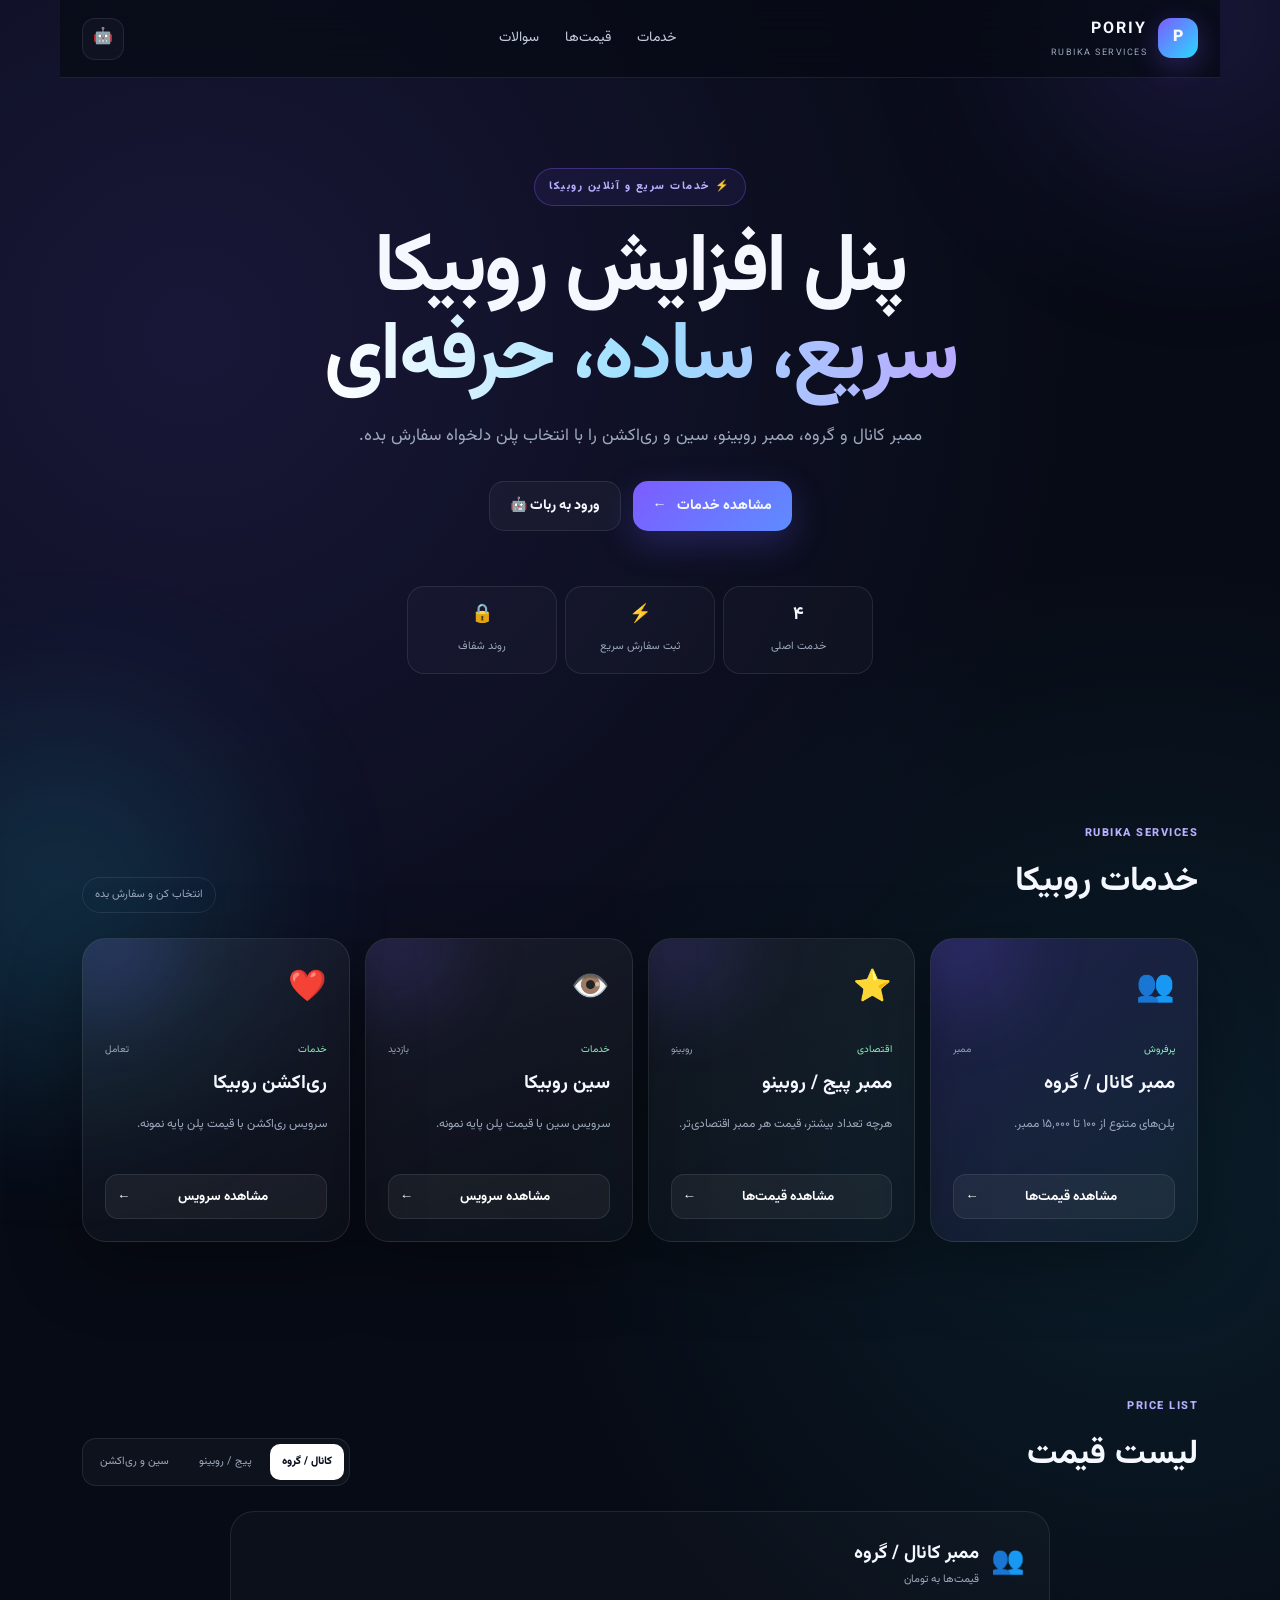
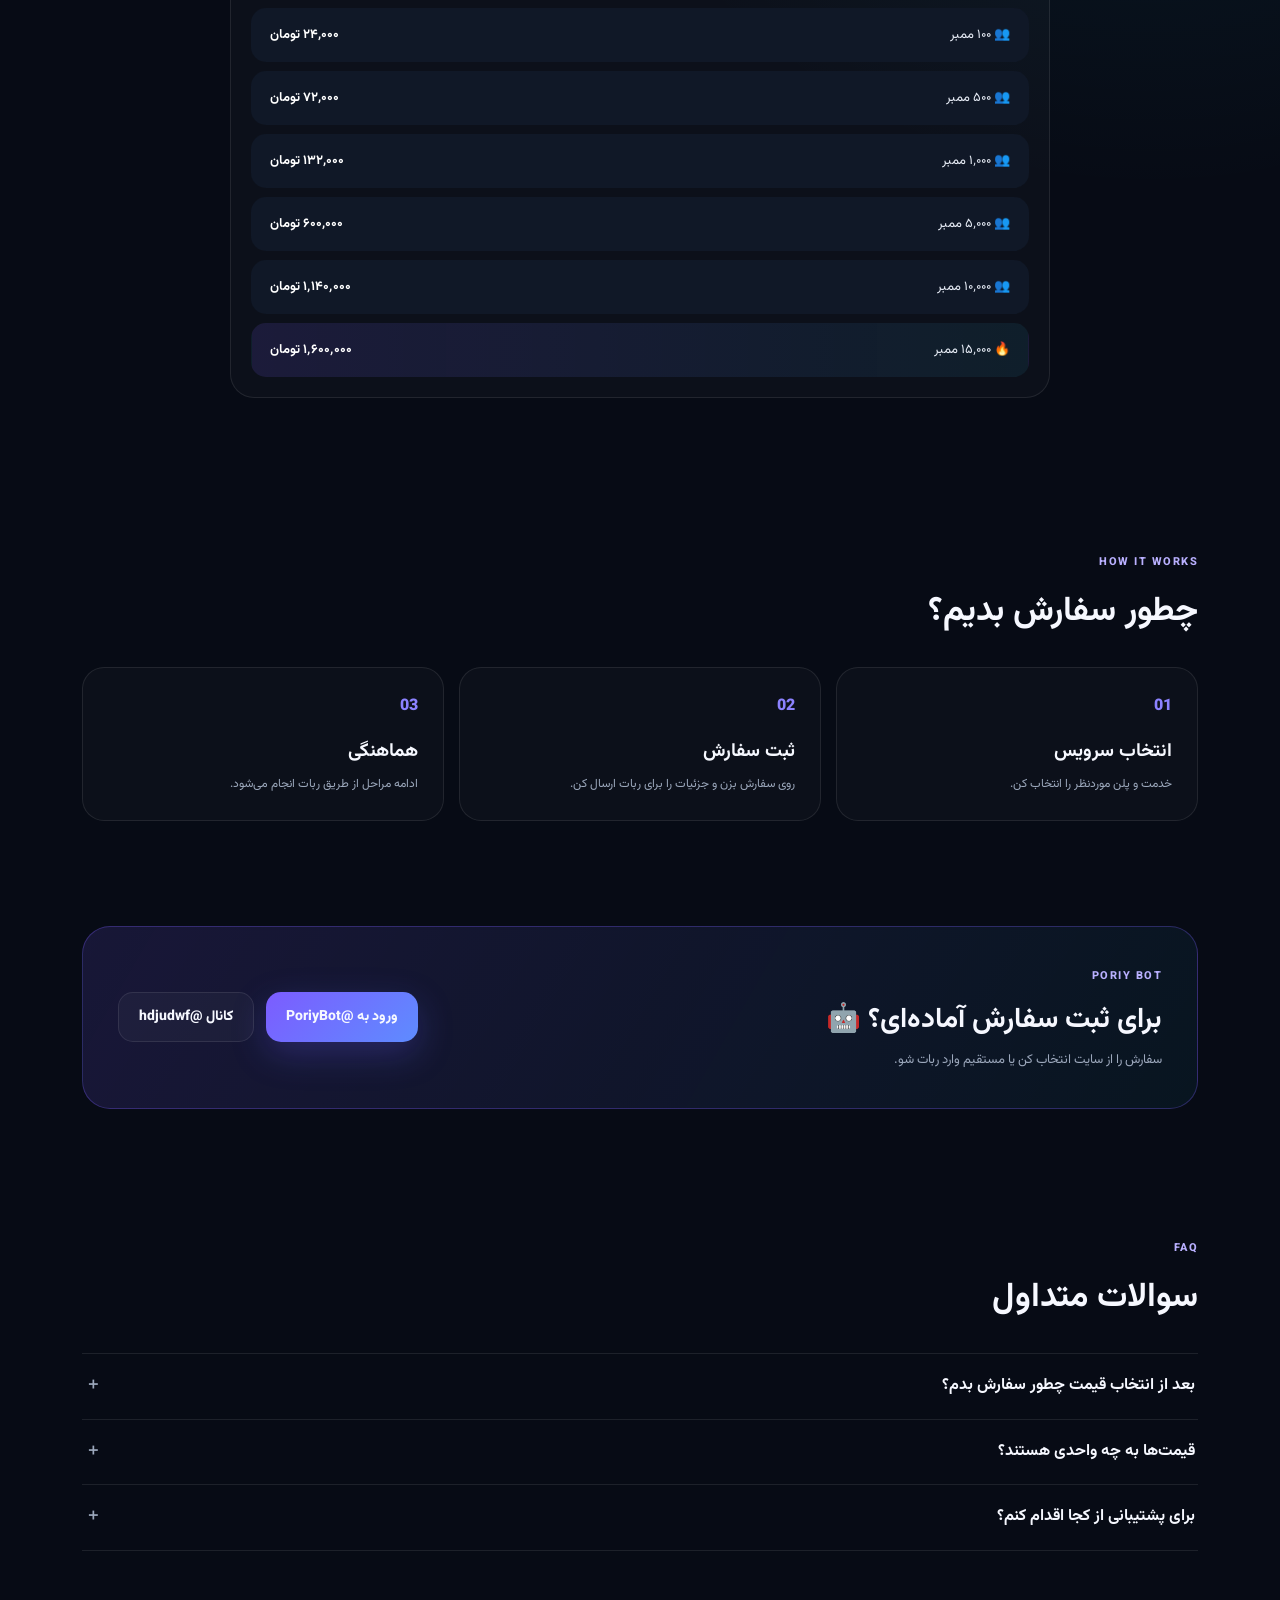
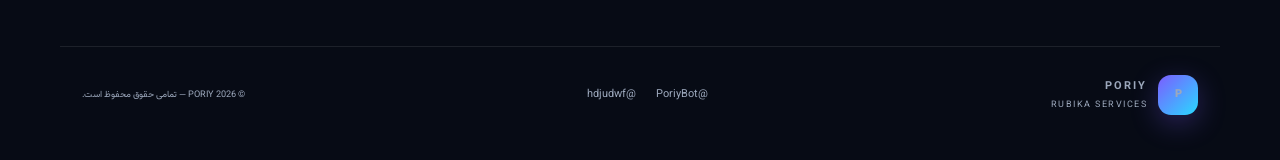
==== index.html @ a3187c41 "Add files via upload" ====
<!doctype html>
<html lang="fa" dir="rtl">
<head>
  <meta charset="utf-8">
  <meta name="viewport" content="width=device-width,initial-scale=1,viewport-fit=cover">
  <meta name="theme-color" content="#0b1020">
  <title>پنل افزایش روبیکا | Poriy</title>
  <meta name="description" content="فروش خدمات روبیکا؛ ممبر کانال و گروه، ممبر روبینو، سین و ری‌اکشن.">
  <link rel="stylesheet" href="styles.css">
</head>
<body>
  <div class="bg-orb orb-a"></div>
  <div class="bg-orb orb-b"></div>

  <header class="topbar">
    <a class="brand" href="#home" aria-label="خانه">
      <span class="brand-mark">P</span>
      <span>
        <b>PORIY</b>
        <small>RUBIKA SERVICES</small>
      </span>
    </a>
    <nav>
      <a href="#services">خدمات</a>
      <a href="#pricing">قیمت‌ها</a>
      <a href="#faq">سوالات</a>
    </nav>
    <a class="icon-btn" href="https://rubika.ir/PoriyBot" target="_blank" rel="noopener">🤖</a>
  </header>

  <main id="home">
    <section class="hero">
      <div class="hero-badge">⚡ خدمات سریع و آنلاین روبیکا</div>
      <h1>پنل افزایش روبیکا<br><span>سریع، ساده، حرفه‌ای</span></h1>
      <p>ممبر کانال و گروه، ممبر روبینو، سین و ری‌اکشن را با انتخاب پلن دلخواه سفارش بده.</p>
      <div class="hero-actions">
        <a class="btn primary" href="#services">مشاهده خدمات <span>←</span></a>
        <a class="btn ghost" href="https://rubika.ir/PoriyBot" target="_blank" rel="noopener">ورود به ربات 🤖</a>
      </div>
      <div class="trust-row">
        <div><b>۴</b><span>خدمت اصلی</span></div>
        <div><b>⚡</b><span>ثبت سفارش سریع</span></div>
        <div><b>🔒</b><span>روند شفاف</span></div>
      </div>
    </section>

    <section class="section" id="services">
      <div class="section-head">
        <div>
          <span class="eyebrow">RUBIKA SERVICES</span>
          <h2>خدمات روبیکا</h2>
        </div>
        <span class="section-chip">انتخاب کن و سفارش بده</span>
      </div>

      <div class="service-grid">
        <article class="service-card featured" data-target="members">
          <div class="card-icon">👥</div>
          <div class="card-top"><span>پرفروش</span><span>ممبر</span></div>
          <h3>ممبر کانال / گروه</h3>
          <p>پلن‌های متنوع از ۱۰۰ تا ۱۵٬۰۰۰ ممبر.</p>
          <button class="card-btn" onclick="openService('members')">مشاهده قیمت‌ها <b>←</b></button>
        </article>

        <article class="service-card" data-target="rubino">
          <div class="card-icon">⭐</div>
          <div class="card-top"><span>اقتصادی</span><span>روبینو</span></div>
          <h3>ممبر پیج / روبینو</h3>
          <p>هرچه تعداد بیشتر، قیمت هر ممبر اقتصادی‌تر.</p>
          <button class="card-btn" onclick="openService('rubino')">مشاهده قیمت‌ها <b>←</b></button>
        </article>

        <article class="service-card" data-target="views">
          <div class="card-icon">👁️</div>
          <div class="card-top"><span>خدمات</span><span>بازدید</span></div>
          <h3>سین روبیکا</h3>
          <p>سرویس سین با قیمت پلن پایه نمونه.</p>
          <button class="card-btn" onclick="openService('views')">مشاهده سرویس <b>←</b></button>
        </article>

        <article class="service-card" data-target="reactions">
          <div class="card-icon">❤️</div>
          <div class="card-top"><span>خدمات</span><span>تعامل</span></div>
          <h3>ری‌اکشن روبیکا</h3>
          <p>سرویس ری‌اکشن با قیمت پلن پایه نمونه.</p>
          <button class="card-btn" onclick="openService('reactions')">مشاهده سرویس <b>←</b></button>
        </article>
      </div>
    </section>

    <section class="section pricing-section" id="pricing">
      <div class="section-head">
        <div>
          <span class="eyebrow">PRICE LIST</span>
          <h2>لیست قیمت</h2>
        </div>
        <div class="tabs" role="tablist">
          <button class="tab active" data-tab="members">کانال / گروه</button>
          <button class="tab" data-tab="rubino">پیج / روبینو</button>
          <button class="tab" data-tab="other">سین و ری‌اکشن</button>
        </div>
      </div>

      <div class="price-panels">
        <div class="price-panel active" id="panel-members">
          <div class="panel-title"><span>👥</span><div><h3>ممبر کانال / گروه</h3><p>قیمت‌ها به تومان</p></div></div>
          <div class="price-list">
            <button class="price-row" onclick="order('ممبر کانال/گروه', '100', '24,000')"><span>👥 ۱۰۰ ممبر</span><b>۲۴,۰۰۰ تومان</b></button>
            <button class="price-row" onclick="order('ممبر کانال/گروه', '500', '72,000')"><span>👥 ۵۰۰ ممبر</span><b>۷۲,۰۰۰ تومان</b></button>
            <button class="price-row" onclick="order('ممبر کانال/گروه', '1,000', '132,000')"><span>👥 ۱٬۰۰۰ ممبر</span><b>۱۳۲,۰۰۰ تومان</b></button>
            <button class="price-row" onclick="order('ممبر کانال/گروه', '5,000', '600,000')"><span>👥 ۵٬۰۰۰ ممبر</span><b>۶۰۰,۰۰۰ تومان</b></button>
            <button class="price-row" onclick="order('ممبر کانال/گروه', '10,000', '1,140,000')"><span>👥 ۱۰٬۰۰۰ ممبر</span><b>۱٬۱۴۰٬۰۰۰ تومان</b></button>
            <button class="price-row hot" onclick="order('ممبر کانال/گروه', '15,000', '1,600,000')"><span>🔥 ۱۵٬۰۰۰ ممبر</span><b>۱٬۶۰۰٬۰۰۰ تومان</b></button>
          </div>
        </div>

        <div class="price-panel" id="panel-rubino">
          <div class="panel-title"><span>⭐</span><div><h3>ممبر پیج / روبینو</h3><p>تعداد بیشتر = قیمت اقتصادی‌تر</p></div></div>
          <div class="price-list">
            <button class="price-row" onclick="order('ممبر پیج/روبینو', '1,000', '18,000')"><span>⭐ ۱٬۰۰۰ ممبر</span><b>۱۸,۰۰۰ تومان</b></button>
            <button class="price-row" onclick="order('ممبر پیج/روبینو', '10,000', '120,000')"><span>⭐ ۱۰٬۰۰۰ ممبر</span><b>۱۲۰,۰۰۰ تومان</b></button>
            <button class="price-row" onclick="order('ممبر پیج/روبینو', '50,000', '540,000')"><span>⭐ ۵۰٬۰۰۰ ممبر</span><b>۵۴۰,۰۰۰ تومان</b></button>
            <button class="price-row" onclick="order('ممبر پیج/روبینو', '100,000', '960,000')"><span>⭐ ۱۰۰٬۰۰۰ ممبر</span><b>۹۶۰٬۰۰۰ تومان</b></button>
            <button class="price-row hot" onclick="order('ممبر پیج/روبینو', '150,000', '1,200,000')"><span>🔥 ۱۵۰٬۰۰۰ ممبر</span><b>۱٬۲۰۰٬۰۰۰ تومان</b></button>
          </div>
        </div>

        <div class="price-panel" id="panel-other">
          <div class="panel-title"><span>⚡</span><div><h3>سین و ری‌اکشن</h3><p>قیمت‌های پایه بر اساس نمونه مرجع</p></div></div>
          <div class="mini-service" onclick="order('سین روبیکا', 'پلن پایه', '52,500')">
            <span class="mini-icon">👁️</span><div><b>سین روبیکا</b><small>ثبت سفارش و هماهنگی</small></div><strong>۵۲٬۵۰۰ تومان</strong>
          </div>
          <div class="mini-service" onclick="order('ری‌اکشن روبیکا', 'پلن پایه', '105,000')">
            <span class="mini-icon">❤️</span><div><b>ری‌اکشن روبیکا</b><small>ثبت سفارش و هماهنگی</small></div><strong>۱۰۵٬۰۰۰ تومان</strong>
          </div>
        </div>
      </div>
    </section>

    <section class="steps section">
      <div class="section-head">
        <div><span class="eyebrow">HOW IT WORKS</span><h2>چطور سفارش بدیم؟</h2></div>
      </div>
      <div class="step-grid">
        <div class="step"><span>01</span><h3>انتخاب سرویس</h3><p>خدمت و پلن موردنظر را انتخاب کن.</p></div>
        <div class="step"><span>02</span><h3>ثبت سفارش</h3><p>روی سفارش بزن و جزئیات را برای ربات ارسال کن.</p></div>
        <div class="step"><span>03</span><h3>هماهنگی</h3><p>ادامه مراحل از طریق ربات انجام می‌شود.</p></div>
      </div>
    </section>

    <section class="cta">
      <div>
        <span class="eyebrow">PORIY BOT</span>
        <h2>برای ثبت سفارش آماده‌ای؟ 🤖</h2>
        <p>سفارش را از سایت انتخاب کن یا مستقیم وارد ربات شو.</p>
      </div>
      <div class="cta-actions">
        <a class="btn primary" href="https://rubika.ir/PoriyBot" target="_blank" rel="noopener">ورود به @PoriyBot</a>
        <a class="btn ghost" href="https://rubika.ir/hdjudwf" target="_blank" rel="noopener">کانال @hdjudwf</a>
      </div>
    </section>

    <section class="section faq" id="faq">
      <div class="section-head"><div><span class="eyebrow">FAQ</span><h2>سوالات متداول</h2></div></div>
      <details><summary>بعد از انتخاب قیمت چطور سفارش بدم؟ <span>＋</span></summary><p>روی پلن موردنظر بزن. سایت اطلاعات سفارش را آماده می‌کند و با دکمه ثبت سفارش وارد ربات می‌شوی.</p></details>
      <details><summary>قیمت‌ها به چه واحدی هستند؟ <span>＋</span></summary><p>تمام قیمت‌های نمایش‌داده‌شده در این نسخه به تومان هستند.</p></details>
      <details><summary>برای پشتیبانی از کجا اقدام کنم؟ <span>＋</span></summary><p>از طریق ربات <b>@PoriyBot</b> با مجموعه در ارتباط باش.</p></details>
    </section>
  </main>

  <footer>
    <div class="footer-brand"><span class="brand-mark">P</span><div><b>PORIY</b><small>RUBIKA SERVICES</small></div></div>
    <div class="footer-links">
      <a href="https://rubika.ir/PoriyBot" target="_blank" rel="noopener">@PoriyBot</a>
      <a href="https://rubika.ir/hdjudwf" target="_blank" rel="noopener">@hdjudwf</a>
    </div>
    <small>© <span id="year"></span> PORIY — تمامی حقوق محفوظ است.</small>
  </footer>

  <div class="modal" id="orderModal" aria-hidden="true">
    <div class="modal-backdrop" onclick="closeModal()"></div>
    <div class="modal-box">
      <button class="close" onclick="closeModal()">×</button>
      <span class="modal-icon">🛒</span>
      <span class="eyebrow">NEW ORDER</span>
      <h2 id="modalTitle">ثبت سفارش</h2>
      <p id="modalInfo"></p>
      <div class="order-summary">
        <div><span>خدمت</span><b id="orderService"></b></div>
        <div><span>پلن</span><b id="orderPlan"></b></div>
        <div><span>مبلغ</span><b id="orderPrice"></b></div>
      </div>
      <label>لینک / آیدی مقصد (اختیاری)
        <input id="targetInput" placeholder="@username یا لینک کانال/پیج">
      </label>
      <button class="btn primary full" onclick="sendToBot()">ادامه در ربات 🤖</button>
      <p class="modal-note">ثبت نهایی سفارش و هماهنگی از طریق ربات انجام می‌شود.</p>
    </div>
  </div>

  <script src="script.js"></script>
</body>
</html>
---- styles.css ----
@import url('https://fonts.googleapis.com/css2?family=Vazirmatn:wght@400;500;600;700;800;900&display=swap');
:root{
  --bg:#070b15;--card:#0e1525;--card2:#121b2e;--line:rgba(255,255,255,.09);
  --text:#f6f8ff;--muted:#9ca8bc;--primary:#7c5cff;--cyan:#29d9ff;--green:#52e59a;
  --shadow:0 22px 70px rgba(0,0,0,.35);--radius:24px;
}
*{box-sizing:border-box}html{scroll-behavior:smooth}body{margin:0;background:
radial-gradient(circle at 15% 10%,rgba(124,92,255,.15),transparent 28%),
radial-gradient(circle at 90% 35%,rgba(41,217,255,.09),transparent 25%),var(--bg);
color:var(--text);font-family:Vazirmatn,Tahoma,sans-serif;line-height:1.8;overflow-x:hidden}
a{text-decoration:none;color:inherit}.bg-orb{position:fixed;width:360px;height:360px;border-radius:50%;filter:blur(90px);opacity:.14;pointer-events:none;z-index:-1}.orb-a{background:#7c5cff;top:-160px;right:-100px}.orb-b{background:#29d9ff;bottom:-180px;left:-120px}
.topbar{height:78px;display:flex;align-items:center;justify-content:space-between;max-width:1160px;margin:auto;padding:0 22px;position:sticky;top:0;z-index:20;background:rgba(7,11,21,.78);backdrop-filter:blur(18px);border-bottom:1px solid var(--line)}
.brand,.footer-brand{display:flex;align-items:center;gap:11px}.brand-mark{display:grid;place-items:center;width:40px;height:40px;border-radius:13px;background:linear-gradient(135deg,var(--primary),var(--cyan));font-weight:900;box-shadow:0 8px 28px rgba(124,92,255,.3)}.brand b,.footer-brand b{display:block;letter-spacing:2px}.brand small,.footer-brand small{display:block;font-size:9px;color:var(--muted);letter-spacing:1.5px}
nav{display:flex;gap:26px;color:#c6cede;font-size:14px}nav a:hover{color:#fff}.icon-btn{width:42px;height:42px;border:1px solid var(--line);border-radius:13px;display:grid;place-items:center;background:rgba(255,255,255,.03)}
main{max-width:1160px;margin:auto;padding:0 22px}.hero{min-height:650px;display:flex;flex-direction:column;justify-content:center;align-items:center;text-align:center;padding:90px 10px 70px}.hero-badge,.eyebrow{color:#b9b0ff;font-size:11px;font-weight:800;letter-spacing:1.5px}.hero-badge{padding:8px 14px;border:1px solid rgba(124,92,255,.35);background:rgba(124,92,255,.08);border-radius:999px}
.hero h1{font-size:clamp(43px,7vw,82px);line-height:1.08;margin:20px 0 18px;letter-spacing:-2.5px}.hero h1 span{background:linear-gradient(90deg,#fff,#9ddfff,#b8a8ff);background-clip:text;-webkit-background-clip:text;color:transparent}.hero p{max-width:650px;color:var(--muted);font-size:17px;margin:0 auto 30px}.hero-actions,.cta-actions{display:flex;gap:12px;flex-wrap:wrap;justify-content:center}.btn{min-height:50px;padding:11px 20px;border-radius:15px;border:1px solid var(--line);font-weight:800;font-size:14px;display:inline-flex;align-items:center;justify-content:center;gap:10px;cursor:pointer;transition:.25s}.btn:hover{transform:translateY(-2px)}.btn.primary{background:linear-gradient(135deg,var(--primary),#5e8cff);border:0;box-shadow:0 12px 35px rgba(105,92,255,.25)}.btn.ghost{background:rgba(255,255,255,.035)}.full{width:100%}
.trust-row{display:flex;gap:8px;margin-top:55px}.trust-row div{min-width:150px;padding:12px 20px;border:1px solid var(--line);border-radius:17px;background:rgba(255,255,255,.025)}.trust-row b{display:block;font-size:18px}.trust-row span{font-size:11px;color:var(--muted)}
.section{padding:75px 0}.section-head{display:flex;align-items:end;justify-content:space-between;gap:20px;margin-bottom:25px}.section-head h2{margin:4px 0 0;font-size:34px}.section-chip{font-size:11px;color:var(--muted);border:1px solid var(--line);padding:7px 12px;border-radius:999px}
.service-grid{display:grid;grid-template-columns:repeat(4,1fr);gap:15px}.service-card{position:relative;min-height:275px;padding:22px;border:1px solid var(--line);border-radius:var(--radius);background:linear-gradient(160deg,rgba(255,255,255,.055),rgba(255,255,255,.018));box-shadow:var(--shadow);overflow:hidden;transition:.3s}.service-card:hover{transform:translateY(-5px);border-color:rgba(124,92,255,.45)}.service-card:after{content:"";position:absolute;width:120px;height:120px;border-radius:50%;background:rgba(124,92,255,.15);filter:blur(35px);top:-50px;left:-30px}.service-card.featured{background:linear-gradient(145deg,rgba(124,92,255,.2),rgba(255,255,255,.025))}
.card-icon{font-size:31px;margin-bottom:25px}.card-top{display:flex;justify-content:space-between;font-size:10px;color:var(--muted)}.card-top span:first-child{color:#8ef0bd}.service-card h3{font-size:19px;margin:8px 0}.service-card p{font-size:12px;color:var(--muted);min-height:48px}.card-btn{width:100%;background:rgba(255,255,255,.05);color:#fff;border:1px solid var(--line);border-radius:13px;padding:11px;font-family:inherit;font-weight:700;cursor:pointer}.card-btn b{float:left}
.tabs{display:flex;gap:6px;background:rgba(255,255,255,.03);border:1px solid var(--line);padding:5px;border-radius:14px}.tab{font:inherit;color:var(--muted);background:transparent;border:0;padding:8px 12px;border-radius:10px;cursor:pointer;font-size:11px}.tab.active{background:#fff;color:#0b1020;font-weight:800}
.price-panel{display:none;max-width:820px;margin:auto;border:1px solid var(--line);border-radius:var(--radius);background:rgba(255,255,255,.025);padding:20px}.price-panel.active{display:block;animation:fade .3s ease}@keyframes fade{from{opacity:0;transform:translateY(5px)}to{opacity:1;transform:none}}.panel-title{display:flex;align-items:center;gap:12px;padding:5px 4px 18px}.panel-title>span{font-size:27px}.panel-title h3{margin:0}.panel-title p{margin:0;color:var(--muted);font-size:11px}.price-list{display:grid;gap:9px}.price-row{display:flex;justify-content:space-between;align-items:center;width:100%;padding:16px 18px;border-radius:15px;border:1px solid transparent;background:#101827;color:#e9eef8;font-family:inherit;font-size:13px;cursor:pointer;transition:.2s}.price-row:hover{border-color:rgba(124,92,255,.5);background:#141e32}.price-row b{color:#fff}.price-row.hot{background:linear-gradient(90deg,rgba(124,92,255,.14),rgba(41,217,255,.07))}
.mini-service{display:flex;align-items:center;gap:13px;padding:18px;margin-bottom:9px;border:1px solid var(--line);border-radius:17px;background:#101827;cursor:pointer}.mini-icon{font-size:25px}.mini-service div{flex:1}.mini-service b,.mini-service small{display:block}.mini-service small{font-size:10px;color:var(--muted)}.mini-service strong{font-size:13px}
.step-grid{display:grid;grid-template-columns:repeat(3,1fr);gap:15px}.step{padding:25px;border:1px solid var(--line);border-radius:22px;background:rgba(255,255,255,.025)}.step span{color:#8c82ff;font-weight:900}.step h3{margin:13px 0 5px}.step p{margin:0;color:var(--muted);font-size:12px}
.cta{margin:30px 0 50px;padding:35px;border:1px solid rgba(124,92,255,.3);border-radius:28px;background:linear-gradient(120deg,rgba(124,92,255,.15),rgba(41,217,255,.05));display:flex;align-items:center;justify-content:space-between;gap:30px}.cta h2{margin:4px 0;font-size:28px}.cta p{color:var(--muted);margin:0;font-size:13px}
.faq details{border-top:1px solid var(--line);padding:18px 3px}.faq details:last-child{border-bottom:1px solid var(--line)}summary{list-style:none;cursor:pointer;font-weight:700;display:flex;justify-content:space-between}.faq summary span{color:var(--muted)}.faq details p{color:var(--muted);font-size:12px;margin-bottom:0}
footer{max-width:1160px;margin:20px auto 0;padding:28px 22px 45px;border-top:1px solid var(--line);display:flex;align-items:center;justify-content:space-between;gap:20px;color:var(--muted);font-size:11px}.footer-links{display:flex;gap:20px}.footer-links a:hover{color:#fff}
.modal{position:fixed;inset:0;z-index:50;display:none;align-items:center;justify-content:center;padding:20px}.modal.show{display:flex}.modal-backdrop{position:absolute;inset:0;background:rgba(0,0,0,.7);backdrop-filter:blur(7px)}.modal-box{position:relative;width:min(480px,100%);padding:27px;border:1px solid var(--line);border-radius:25px;background:#0d1423;box-shadow:0 30px 100px rgba(0,0,0,.55);animation:pop .2s ease}@keyframes pop{from{opacity:0;transform:scale(.97)}to{opacity:1;transform:none}}.close{position:absolute;left:16px;top:13px;border:0;background:transparent;color:#aab4c6;font-size:27px;cursor:pointer}.modal-icon{font-size:32px;display:block;margin-bottom:4px}.modal-box h2{margin:2px 0 5px}.modal-box>p{color:var(--muted);font-size:12px}.order-summary{display:grid;gap:8px;margin:18px 0}.order-summary div{display:flex;justify-content:space-between;background:#111a2b;padding:11px 13px;border-radius:12px;font-size:11px}.order-summary span{color:var(--muted)}.modal-box label{font-size:11px;color:var(--muted);display:block;margin-bottom:14px}.modal-box input{display:block;width:100%;margin-top:6px;border:1px solid var(--line);background:#101827;color:#fff;border-radius:12px;padding:12px;font:inherit;font-size:12px;outline:none}.modal-box input:focus{border-color:var(--primary)}.modal-note{text-align:center!important;font-size:10px!important}
@media(max-width:900px){.service-grid{grid-template-columns:repeat(2,1fr)}.section-head{align-items:start;flex-direction:column}.cta{flex-direction:column;align-items:flex-start}.tabs{width:100%;overflow:auto}.tab{white-space:nowrap}}
@media(max-width:600px){.topbar{height:68px}.topbar nav{display:none}main{padding:0 14px}.hero{min-height:600px;padding:70px 5px 45px}.hero h1{font-size:46px;letter-spacing:-1.5px}.hero p{font-size:14px}.trust-row{width:100%;justify-content:center}.trust-row div{min-width:0;flex:1;padding:10px 6px}.service-grid,.step-grid{grid-template-columns:1fr}.service-card{min-height:240px}.section{padding:55px 0}.section-head h2{font-size:28px}.price-panel{padding:14px}.price-row{padding:14px 12px;font-size:12px}.cta{padding:26px 20px}.cta h2{font-size:24px}footer{flex-direction:column;align-items:flex-start}.footer-links{order:3}}
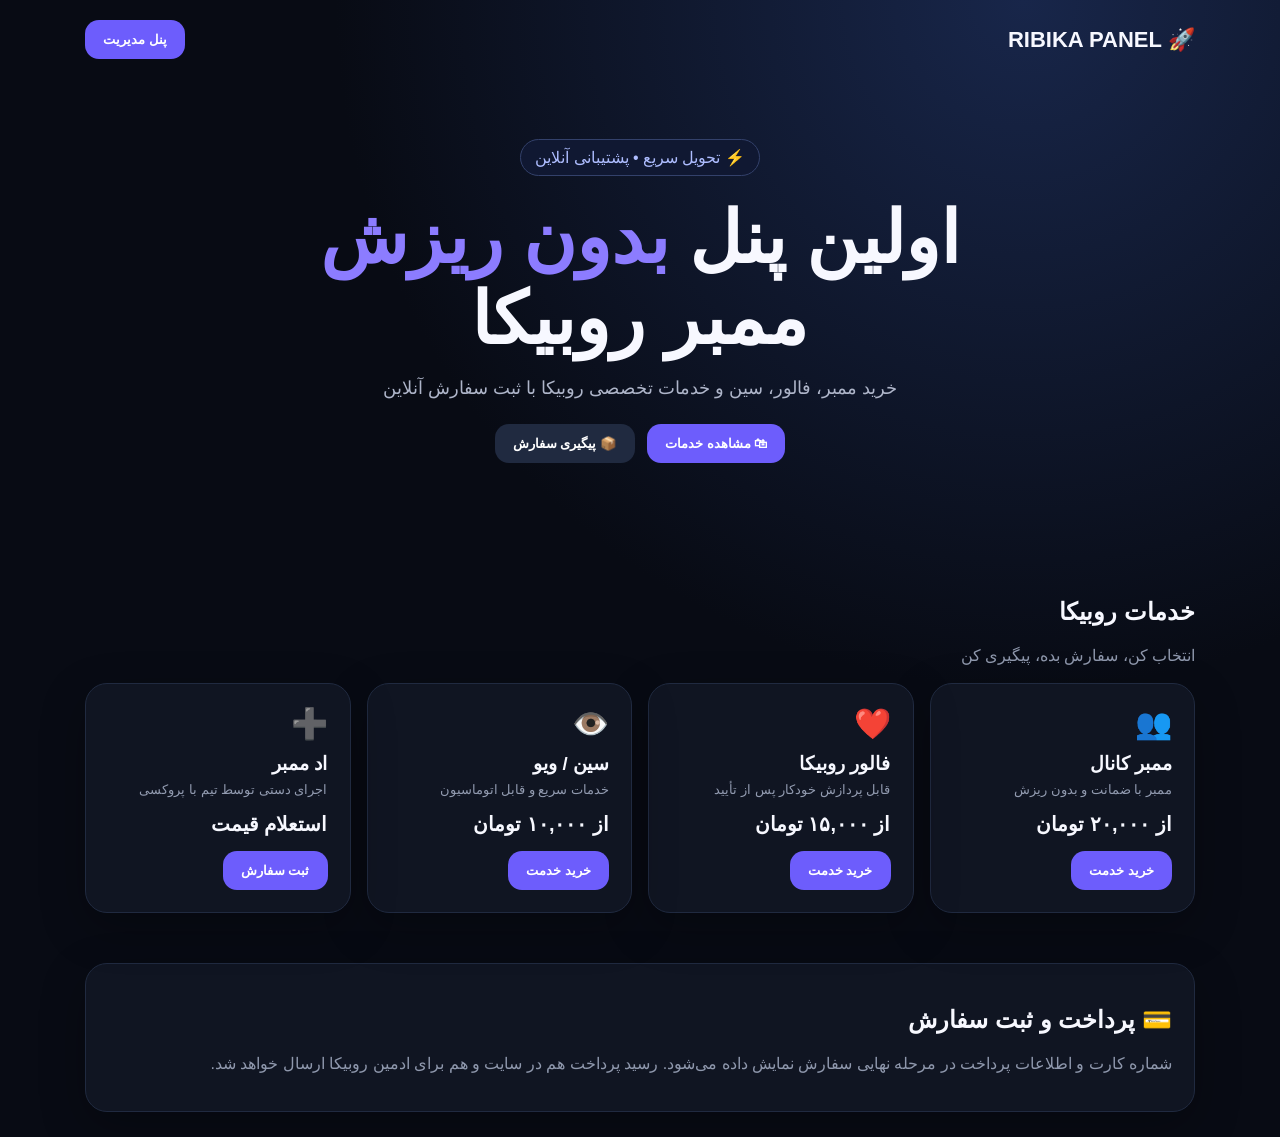
==== commit 64c396d3: "Add files via upload" ====
--- a/index.html
+++ b/index.html
@@ -1,203 +1 @@
-<!doctype html>
-<html lang="fa" dir="rtl">
-<head>
-  <meta charset="utf-8">
-  <meta name="viewport" content="width=device-width,initial-scale=1,viewport-fit=cover">
-  <meta name="theme-color" content="#0b1020">
-  <title>پنل افزایش روبیکا | Poriy</title>
-  <meta name="description" content="فروش خدمات روبیکا؛ ممبر کانال و گروه، ممبر روبینو، سین و ری‌اکشن.">
-  <link rel="stylesheet" href="styles.css">
-</head>
-<body>
-  <div class="bg-orb orb-a"></div>
-  <div class="bg-orb orb-b"></div>
-
-  <header class="topbar">
-    <a class="brand" href="#home" aria-label="خانه">
-      <span class="brand-mark">P</span>
-      <span>
-        <b>PORIY</b>
-        <small>RUBIKA SERVICES</small>
-      </span>
-    </a>
-    <nav>
-      <a href="#services">خدمات</a>
-      <a href="#pricing">قیمت‌ها</a>
-      <a href="#faq">سوالات</a>
-    </nav>
-    <a class="icon-btn" href="https://rubika.ir/PoriyBot" target="_blank" rel="noopener">🤖</a>
-  </header>
-
-  <main id="home">
-    <section class="hero">
-      <div class="hero-badge">⚡ خدمات سریع و آنلاین روبیکا</div>
-      <h1>پنل افزایش روبیکا<br><span>سریع، ساده، حرفه‌ای</span></h1>
-      <p>ممبر کانال و گروه، ممبر روبینو، سین و ری‌اکشن را با انتخاب پلن دلخواه سفارش بده.</p>
-      <div class="hero-actions">
-        <a class="btn primary" href="#services">مشاهده خدمات <span>←</span></a>
-        <a class="btn ghost" href="https://rubika.ir/PoriyBot" target="_blank" rel="noopener">ورود به ربات 🤖</a>
-      </div>
-      <div class="trust-row">
-        <div><b>۴</b><span>خدمت اصلی</span></div>
-        <div><b>⚡</b><span>ثبت سفارش سریع</span></div>
-        <div><b>🔒</b><span>روند شفاف</span></div>
-      </div>
-    </section>
-
-    <section class="section" id="services">
-      <div class="section-head">
-        <div>
-          <span class="eyebrow">RUBIKA SERVICES</span>
-          <h2>خدمات روبیکا</h2>
-        </div>
-        <span class="section-chip">انتخاب کن و سفارش بده</span>
-      </div>
-
-      <div class="service-grid">
-        <article class="service-card featured" data-target="members">
-          <div class="card-icon">👥</div>
-          <div class="card-top"><span>پرفروش</span><span>ممبر</span></div>
-          <h3>ممبر کانال / گروه</h3>
-          <p>پلن‌های متنوع از ۱۰۰ تا ۱۵٬۰۰۰ ممبر.</p>
-          <button class="card-btn" onclick="openService('members')">مشاهده قیمت‌ها <b>←</b></button>
-        </article>
-
-        <article class="service-card" data-target="rubino">
-          <div class="card-icon">⭐</div>
-          <div class="card-top"><span>اقتصادی</span><span>روبینو</span></div>
-          <h3>ممبر پیج / روبینو</h3>
-          <p>هرچه تعداد بیشتر، قیمت هر ممبر اقتصادی‌تر.</p>
-          <button class="card-btn" onclick="openService('rubino')">مشاهده قیمت‌ها <b>←</b></button>
-        </article>
-
-        <article class="service-card" data-target="views">
-          <div class="card-icon">👁️</div>
-          <div class="card-top"><span>خدمات</span><span>بازدید</span></div>
-          <h3>سین روبیکا</h3>
-          <p>سرویس سین با قیمت پلن پایه نمونه.</p>
-          <button class="card-btn" onclick="openService('views')">مشاهده سرویس <b>←</b></button>
-        </article>
-
-        <article class="service-card" data-target="reactions">
-          <div class="card-icon">❤️</div>
-          <div class="card-top"><span>خدمات</span><span>تعامل</span></div>
-          <h3>ری‌اکشن روبیکا</h3>
-          <p>سرویس ری‌اکشن با قیمت پلن پایه نمونه.</p>
-          <button class="card-btn" onclick="openService('reactions')">مشاهده سرویس <b>←</b></button>
-        </article>
-      </div>
-    </section>
-
-    <section class="section pricing-section" id="pricing">
-      <div class="section-head">
-        <div>
-          <span class="eyebrow">PRICE LIST</span>
-          <h2>لیست قیمت</h2>
-        </div>
-        <div class="tabs" role="tablist">
-          <button class="tab active" data-tab="members">کانال / گروه</button>
-          <button class="tab" data-tab="rubino">پیج / روبینو</button>
-          <button class="tab" data-tab="other">سین و ری‌اکشن</button>
-        </div>
-      </div>
-
-      <div class="price-panels">
-        <div class="price-panel active" id="panel-members">
-          <div class="panel-title"><span>👥</span><div><h3>ممبر کانال / گروه</h3><p>قیمت‌ها به تومان</p></div></div>
-          <div class="price-list">
-            <button class="price-row" onclick="order('ممبر کانال/گروه', '100', '24,000')"><span>👥 ۱۰۰ ممبر</span><b>۲۴,۰۰۰ تومان</b></button>
-            <button class="price-row" onclick="order('ممبر کانال/گروه', '500', '72,000')"><span>👥 ۵۰۰ ممبر</span><b>۷۲,۰۰۰ تومان</b></button>
-            <button class="price-row" onclick="order('ممبر کانال/گروه', '1,000', '132,000')"><span>👥 ۱٬۰۰۰ ممبر</span><b>۱۳۲,۰۰۰ تومان</b></button>
-            <button class="price-row" onclick="order('ممبر کانال/گروه', '5,000', '600,000')"><span>👥 ۵٬۰۰۰ ممبر</span><b>۶۰۰,۰۰۰ تومان</b></button>
-            <button class="price-row" onclick="order('ممبر کانال/گروه', '10,000', '1,140,000')"><span>👥 ۱۰٬۰۰۰ ممبر</span><b>۱٬۱۴۰٬۰۰۰ تومان</b></button>
-            <button class="price-row hot" onclick="order('ممبر کانال/گروه', '15,000', '1,600,000')"><span>🔥 ۱۵٬۰۰۰ ممبر</span><b>۱٬۶۰۰٬۰۰۰ تومان</b></button>
-          </div>
-        </div>
-
-        <div class="price-panel" id="panel-rubino">
-          <div class="panel-title"><span>⭐</span><div><h3>ممبر پیج / روبینو</h3><p>تعداد بیشتر = قیمت اقتصادی‌تر</p></div></div>
-          <div class="price-list">
-            <button class="price-row" onclick="order('ممبر پیج/روبینو', '1,000', '18,000')"><span>⭐ ۱٬۰۰۰ ممبر</span><b>۱۸,۰۰۰ تومان</b></button>
-            <button class="price-row" onclick="order('ممبر پیج/روبینو', '10,000', '120,000')"><span>⭐ ۱۰٬۰۰۰ ممبر</span><b>۱۲۰,۰۰۰ تومان</b></button>
-            <button class="price-row" onclick="order('ممبر پیج/روبینو', '50,000', '540,000')"><span>⭐ ۵۰٬۰۰۰ ممبر</span><b>۵۴۰,۰۰۰ تومان</b></button>
-            <button class="price-row" onclick="order('ممبر پیج/روبینو', '100,000', '960,000')"><span>⭐ ۱۰۰٬۰۰۰ ممبر</span><b>۹۶۰٬۰۰۰ تومان</b></button>
-            <button class="price-row hot" onclick="order('ممبر پیج/روبینو', '150,000', '1,200,000')"><span>🔥 ۱۵۰٬۰۰۰ ممبر</span><b>۱٬۲۰۰٬۰۰۰ تومان</b></button>
-          </div>
-        </div>
-
-        <div class="price-panel" id="panel-other">
-          <div class="panel-title"><span>⚡</span><div><h3>سین و ری‌اکشن</h3><p>قیمت‌های پایه بر اساس نمونه مرجع</p></div></div>
-          <div class="mini-service" onclick="order('سین روبیکا', 'پلن پایه', '52,500')">
-            <span class="mini-icon">👁️</span><div><b>سین روبیکا</b><small>ثبت سفارش و هماهنگی</small></div><strong>۵۲٬۵۰۰ تومان</strong>
-          </div>
-          <div class="mini-service" onclick="order('ری‌اکشن روبیکا', 'پلن پایه', '105,000')">
-            <span class="mini-icon">❤️</span><div><b>ری‌اکشن روبیکا</b><small>ثبت سفارش و هماهنگی</small></div><strong>۱۰۵٬۰۰۰ تومان</strong>
-          </div>
-        </div>
-      </div>
-    </section>
-
-    <section class="steps section">
-      <div class="section-head">
-        <div><span class="eyebrow">HOW IT WORKS</span><h2>چطور سفارش بدیم؟</h2></div>
-      </div>
-      <div class="step-grid">
-        <div class="step"><span>01</span><h3>انتخاب سرویس</h3><p>خدمت و پلن موردنظر را انتخاب کن.</p></div>
-        <div class="step"><span>02</span><h3>ثبت سفارش</h3><p>روی سفارش بزن و جزئیات را برای ربات ارسال کن.</p></div>
-        <div class="step"><span>03</span><h3>هماهنگی</h3><p>ادامه مراحل از طریق ربات انجام می‌شود.</p></div>
-      </div>
-    </section>
-
-    <section class="cta">
-      <div>
-        <span class="eyebrow">PORIY BOT</span>
-        <h2>برای ثبت سفارش آماده‌ای؟ 🤖</h2>
-        <p>سفارش را از سایت انتخاب کن یا مستقیم وارد ربات شو.</p>
-      </div>
-      <div class="cta-actions">
-        <a class="btn primary" href="https://rubika.ir/PoriyBot" target="_blank" rel="noopener">ورود به @PoriyBot</a>
-        <a class="btn ghost" href="https://rubika.ir/hdjudwf" target="_blank" rel="noopener">کانال @hdjudwf</a>
-      </div>
-    </section>
-
-    <section class="section faq" id="faq">
-      <div class="section-head"><div><span class="eyebrow">FAQ</span><h2>سوالات متداول</h2></div></div>
-      <details><summary>بعد از انتخاب قیمت چطور سفارش بدم؟ <span>＋</span></summary><p>روی پلن موردنظر بزن. سایت اطلاعات سفارش را آماده می‌کند و با دکمه ثبت سفارش وارد ربات می‌شوی.</p></details>
-      <details><summary>قیمت‌ها به چه واحدی هستند؟ <span>＋</span></summary><p>تمام قیمت‌های نمایش‌داده‌شده در این نسخه به تومان هستند.</p></details>
-      <details><summary>برای پشتیبانی از کجا اقدام کنم؟ <span>＋</span></summary><p>از طریق ربات <b>@PoriyBot</b> با مجموعه در ارتباط باش.</p></details>
-    </section>
-  </main>
-
-  <footer>
-    <div class="footer-brand"><span class="brand-mark">P</span><div><b>PORIY</b><small>RUBIKA SERVICES</small></div></div>
-    <div class="footer-links">
-      <a href="https://rubika.ir/PoriyBot" target="_blank" rel="noopener">@PoriyBot</a>
-      <a href="https://rubika.ir/hdjudwf" target="_blank" rel="noopener">@hdjudwf</a>
-    </div>
-    <small>© <span id="year"></span> PORIY — تمامی حقوق محفوظ است.</small>
-  </footer>
-
-  <div class="modal" id="orderModal" aria-hidden="true">
-    <div class="modal-backdrop" onclick="closeModal()"></div>
-    <div class="modal-box">
-      <button class="close" onclick="closeModal()">×</button>
-      <span class="modal-icon">🛒</span>
-      <span class="eyebrow">NEW ORDER</span>
-      <h2 id="modalTitle">ثبت سفارش</h2>
-      <p id="modalInfo"></p>
-      <div class="order-summary">
-        <div><span>خدمت</span><b id="orderService"></b></div>
-        <div><span>پلن</span><b id="orderPlan"></b></div>
-        <div><span>مبلغ</span><b id="orderPrice"></b></div>
-      </div>
-      <label>لینک / آیدی مقصد (اختیاری)
-        <input id="targetInput" placeholder="@username یا لینک کانال/پیج">
-      </label>
-      <button class="btn primary full" onclick="sendToBot()">ادامه در ربات 🤖</button>
-      <p class="modal-note">ثبت نهایی سفارش و هماهنگی از طریق ربات انجام می‌شود.</p>
-    </div>
-  </div>
-
-  <script src="script.js"></script>
-</body>
-</html>
+<!doctype html><html lang="fa" dir="rtl"><head><meta charset="utf-8"><meta name="viewport" content="width=device-width,initial-scale=1"><title>پنل روبیکا</title><style>body{margin:0;font-family:Tahoma,Arial;background:#080b14;color:#f7f8ff}*{box-sizing:border-box}.app{min-height:100vh;background:radial-gradient(circle at 80% 0,#18264a 0,#080b14 45%)}.nav{max-width:1150px;margin:auto;padding:20px;display:flex;justify-content:space-between;align-items:center}.logo{font-weight:900;font-size:22px}.btn{border:0;border-radius:14px;padding:12px 18px;background:#6d5dfc;color:white;font-weight:800;cursor:pointer}.hero{max-width:1150px;margin:35px auto;padding:25px 20px 55px;text-align:center}.badge{display:inline-block;padding:8px 14px;border:1px solid #33416b;border-radius:99px;color:#aebdff;background:#101832}.hero h1{font-size:clamp(34px,6vw,72px);margin:22px 0 12px;line-height:1.12}.hero h1 span{color:#8c7cff}.hero p{color:#aeb5c9;font-size:18px}.actions{display:flex;gap:12px;justify-content:center;flex-wrap:wrap;margin-top:25px}.section{max-width:1150px;margin:auto;padding:25px 20px}.title{display:flex;justify-content:space-between;align-items:end;margin-bottom:18px}.muted{color:#8f98ad}.grid{display:grid;grid-template-columns:repeat(auto-fit,minmax(220px,1fr));gap:16px}.card{background:#101522;border:1px solid #202a40;border-radius:22px;padding:22px;box-shadow:0 15px 45px #0004}.icon{font-size:30px}.card h3{margin:12px 0 7px}.price{font-size:20px;font-weight:900;margin:15px 0}.small{font-size:13px;color:#929bb0}.admin{display:none;position:fixed;inset:0;background:#070a11ee;z-index:5;padding:25px;overflow:auto}.adminbox{max-width:1100px;margin:auto;background:#101522;border:1px solid #29334b;border-radius:25px;padding:22px}.stats{display:grid;grid-template-columns:repeat(4,1fr);gap:12px}.stat{padding:18px;background:#151c2b;border-radius:16px}.stat b{font-size:25px;display:block;margin-top:8px}.orders{margin-top:18px;display:grid;gap:10px}.order{display:flex;justify-content:space-between;gap:10px;align-items:center;background:#151c2b;padding:15px;border-radius:15px}.tag{padding:6px 10px;border-radius:9px;background:#173e35;color:#73e1bb;font-size:12px}.modal{display:none;position:fixed;inset:0;background:#0009;z-index:4;padding:20px}.modalbox{max-width:480px;margin:8vh auto;background:#101522;border:1px solid #29334b;border-radius:24px;padding:24px}input{width:100%;padding:14px;margin:8px 0;background:#080c15;border:1px solid #303a51;border-radius:12px;color:white} @media(max-width:650px){.stats{grid-template-columns:1fr 1fr}.order{align-items:flex-start;flex-direction:column}}</style></head><body><main class="app"><nav class="nav"><div class="logo">🚀 RIBIKA PANEL</div><button class="btn" onclick="openAdmin()">پنل مدیریت</button></nav><section class="hero"><span class="badge">⚡ تحویل سریع • پشتیبانی آنلاین</span><h1>اولین پنل <span>بدون ریزش</span><br>ممبر روبیکا</h1><p>خرید ممبر، فالور، سین و خدمات تخصصی روبیکا با ثبت سفارش آنلاین</p><div class="actions"><button class="btn" onclick="scrollToServices()">🛍 مشاهده خدمات</button><button class="btn" style="background:#202a40" onclick="track()">📦 پیگیری سفارش</button></div></section><section class="section" id="services"><div class="title"><div><h2>خدمات روبیکا</h2><div class="muted">انتخاب کن، سفارش بده، پیگیری کن</div></div></div><div class="grid"><div class="card"><div class="icon">👥</div><h3>ممبر کانال</h3><div class="small">ممبر با ضمانت و بدون ریزش</div><div class="price">از ۲۰,۰۰۰ تومان</div><button class="btn" onclick="buy('ممبر کانال')">خرید خدمت</button></div><div class="card"><div class="icon">❤️</div><h3>فالور روبیکا</h3><div class="small">قابل پردازش خودکار پس از تأیید</div><div class="price">از ۱۵,۰۰۰ تومان</div><button class="btn" onclick="buy('فالور روبیکا')">خرید خدمت</button></div><div class="card"><div class="icon">👁️</div><h3>سین / ویو</h3><div class="small">خدمات سریع و قابل اتوماسیون</div><div class="price">از ۱۰,۰۰۰ تومان</div><button class="btn" onclick="buy('سین / ویو')">خرید خدمت</button></div><div class="card"><div class="icon">➕</div><h3>اد ممبر</h3><div class="small">اجرای دستی توسط تیم با پروکسی</div><div class="price">استعلام قیمت</div><button class="btn" onclick="buy('اد ممبر')">ثبت سفارش</button></div></div></section><section class="section"><div class="card"><h2>💳 پرداخت و ثبت سفارش</h2><p class="muted">شماره کارت و اطلاعات پرداخت در مرحله نهایی سفارش نمایش داده می‌شود. رسید پرداخت هم در سایت و هم برای ادمین روبیکا ارسال خواهد شد.</p></div></section></main><div class="modal" id="modal"><div class="modalbox"><button class="btn" style="float:left;background:#252d40" onclick="closeModal()">✕</button><h2 id="mtitle">ثبت سفارش</h2><p class="muted">خدمت انتخابی: <b id="service"></b></p><input placeholder="@username یا لینک هدف"><input placeholder="تعداد موردنظر"><input placeholder="شماره موبایل / راه ارتباطی"><button class="btn" style="width:100%;margin-top:10px" onclick="alert('در نسخه واقعی به درگاه/تأیید پرداخت متصل می‌شود')">ادامه و پرداخت</button></div></div><div class="admin" id="admin"><div class="adminbox"><button class="btn" style="float:left;background:#252d40" onclick="closeAdmin()">بستن</button><h2>⚙️ پنل مدیریت</h2><div class="stats"><div class="stat">سفارش امروز<b>۲۷</b></div><div class="stat">در انتظار<b>۵</b></div><div class="stat">درآمد امروز<b>۳.۸M</b></div><div class="stat">خودکار<b>۱۸</b></div></div><div class="orders"><div class="order"><div><b>#RB-1042</b> • فالور • @example<br><span class="small">۱۵۰,۰۰۰ تومان • رسید دریافت شد</span></div><span class="tag">در انتظار تأیید</span></div><div class="order"><div><b>#RB-1041</b> • اد ممبر • لینک کانال<br><span class="small">۴۰۰,۰۰۰ تومان • نیازمند اجرای دستی</span></div><span class="tag">در حال انجام</span></div><div class="order"><div><b>#RB-1040</b> • سین پست<br><span class="small">۸۰,۰۰۰ تومان • اجرای خودکار</span></div><span class="tag">تکمیل شد</span></div></div></div></div><script>const modal=document.getElementById('modal');function buy(s){document.getElementById('service').textContent=s;modal.style.display='block'}function closeModal(){modal.style.display='none'}function openAdmin(){document.getElementById('admin').style.display='block'}function closeAdmin(){document.getElementById('admin').style.display='none'}function scrollToServices(){document.getElementById('services').scrollIntoView({behavior:'smooth'})}function track(){const n=prompt('کد سفارش را وارد کنید:');if(n)alert('دموی پیش‌نمایش: وضعیت سفارش '+n+' قابل نمایش است.')}window.onclick=e=>{if(e.target===modal)closeModal()}</script></body></html>
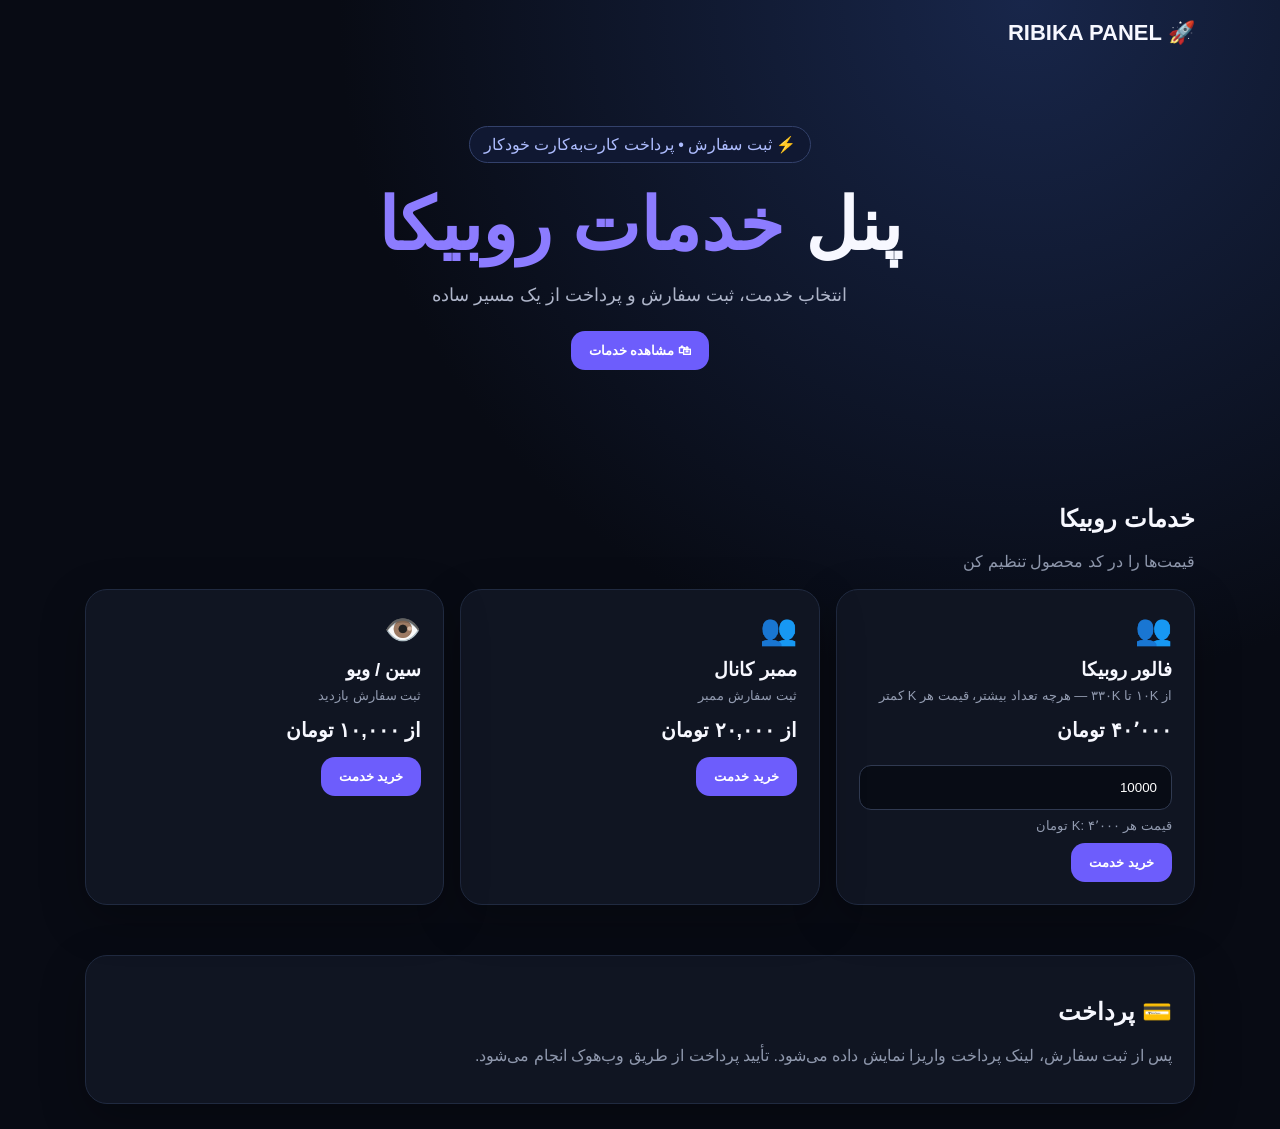
==== commit 331f057b: "Add files via upload" ====
--- a/index.html
+++ b/index.html
@@ -1 +1,111 @@
-<!doctype html><html lang="fa" dir="rtl"><head><meta charset="utf-8"><meta name="viewport" content="width=device-width,initial-scale=1"><title>پنل روبیکا</title><style>body{margin:0;font-family:Tahoma,Arial;background:#080b14;color:#f7f8ff}*{box-sizing:border-box}.app{min-height:100vh;background:radial-gradient(circle at 80% 0,#18264a 0,#080b14 45%)}.nav{max-width:1150px;margin:auto;padding:20px;display:flex;justify-content:space-between;align-items:center}.logo{font-weight:900;font-size:22px}.btn{border:0;border-radius:14px;padding:12px 18px;background:#6d5dfc;color:white;font-weight:800;cursor:pointer}.hero{max-width:1150px;margin:35px auto;padding:25px 20px 55px;text-align:center}.badge{display:inline-block;padding:8px 14px;border:1px solid #33416b;border-radius:99px;color:#aebdff;background:#101832}.hero h1{font-size:clamp(34px,6vw,72px);margin:22px 0 12px;line-height:1.12}.hero h1 span{color:#8c7cff}.hero p{color:#aeb5c9;font-size:18px}.actions{display:flex;gap:12px;justify-content:center;flex-wrap:wrap;margin-top:25px}.section{max-width:1150px;margin:auto;padding:25px 20px}.title{display:flex;justify-content:space-between;align-items:end;margin-bottom:18px}.muted{color:#8f98ad}.grid{display:grid;grid-template-columns:repeat(auto-fit,minmax(220px,1fr));gap:16px}.card{background:#101522;border:1px solid #202a40;border-radius:22px;padding:22px;box-shadow:0 15px 45px #0004}.icon{font-size:30px}.card h3{margin:12px 0 7px}.price{font-size:20px;font-weight:900;margin:15px 0}.small{font-size:13px;color:#929bb0}.admin{display:none;position:fixed;inset:0;background:#070a11ee;z-index:5;padding:25px;overflow:auto}.adminbox{max-width:1100px;margin:auto;background:#101522;border:1px solid #29334b;border-radius:25px;padding:22px}.stats{display:grid;grid-template-columns:repeat(4,1fr);gap:12px}.stat{padding:18px;background:#151c2b;border-radius:16px}.stat b{font-size:25px;display:block;margin-top:8px}.orders{margin-top:18px;display:grid;gap:10px}.order{display:flex;justify-content:space-between;gap:10px;align-items:center;background:#151c2b;padding:15px;border-radius:15px}.tag{padding:6px 10px;border-radius:9px;background:#173e35;color:#73e1bb;font-size:12px}.modal{display:none;position:fixed;inset:0;background:#0009;z-index:4;padding:20px}.modalbox{max-width:480px;margin:8vh auto;background:#101522;border:1px solid #29334b;border-radius:24px;padding:24px}input{width:100%;padding:14px;margin:8px 0;background:#080c15;border:1px solid #303a51;border-radius:12px;color:white} @media(max-width:650px){.stats{grid-template-columns:1fr 1fr}.order{align-items:flex-start;flex-direction:column}}</style></head><body><main class="app"><nav class="nav"><div class="logo">🚀 RIBIKA PANEL</div><button class="btn" onclick="openAdmin()">پنل مدیریت</button></nav><section class="hero"><span class="badge">⚡ تحویل سریع • پشتیبانی آنلاین</span><h1>اولین پنل <span>بدون ریزش</span><br>ممبر روبیکا</h1><p>خرید ممبر، فالور، سین و خدمات تخصصی روبیکا با ثبت سفارش آنلاین</p><div class="actions"><button class="btn" onclick="scrollToServices()">🛍 مشاهده خدمات</button><button class="btn" style="background:#202a40" onclick="track()">📦 پیگیری سفارش</button></div></section><section class="section" id="services"><div class="title"><div><h2>خدمات روبیکا</h2><div class="muted">انتخاب کن، سفارش بده، پیگیری کن</div></div></div><div class="grid"><div class="card"><div class="icon">👥</div><h3>ممبر کانال</h3><div class="small">ممبر با ضمانت و بدون ریزش</div><div class="price">از ۲۰,۰۰۰ تومان</div><button class="btn" onclick="buy('ممبر کانال')">خرید خدمت</button></div><div class="card"><div class="icon">❤️</div><h3>فالور روبیکا</h3><div class="small">قابل پردازش خودکار پس از تأیید</div><div class="price">از ۱۵,۰۰۰ تومان</div><button class="btn" onclick="buy('فالور روبیکا')">خرید خدمت</button></div><div class="card"><div class="icon">👁️</div><h3>سین / ویو</h3><div class="small">خدمات سریع و قابل اتوماسیون</div><div class="price">از ۱۰,۰۰۰ تومان</div><button class="btn" onclick="buy('سین / ویو')">خرید خدمت</button></div><div class="card"><div class="icon">➕</div><h3>اد ممبر</h3><div class="small">اجرای دستی توسط تیم با پروکسی</div><div class="price">استعلام قیمت</div><button class="btn" onclick="buy('اد ممبر')">ثبت سفارش</button></div></div></section><section class="section"><div class="card"><h2>💳 پرداخت و ثبت سفارش</h2><p class="muted">شماره کارت و اطلاعات پرداخت در مرحله نهایی سفارش نمایش داده می‌شود. رسید پرداخت هم در سایت و هم برای ادمین روبیکا ارسال خواهد شد.</p></div></section></main><div class="modal" id="modal"><div class="modalbox"><button class="btn" style="float:left;background:#252d40" onclick="closeModal()">✕</button><h2 id="mtitle">ثبت سفارش</h2><p class="muted">خدمت انتخابی: <b id="service"></b></p><input placeholder="@username یا لینک هدف"><input placeholder="تعداد موردنظر"><input placeholder="شماره موبایل / راه ارتباطی"><button class="btn" style="width:100%;margin-top:10px" onclick="alert('در نسخه واقعی به درگاه/تأیید پرداخت متصل می‌شود')">ادامه و پرداخت</button></div></div><div class="admin" id="admin"><div class="adminbox"><button class="btn" style="float:left;background:#252d40" onclick="closeAdmin()">بستن</button><h2>⚙️ پنل مدیریت</h2><div class="stats"><div class="stat">سفارش امروز<b>۲۷</b></div><div class="stat">در انتظار<b>۵</b></div><div class="stat">درآمد امروز<b>۳.۸M</b></div><div class="stat">خودکار<b>۱۸</b></div></div><div class="orders"><div class="order"><div><b>#RB-1042</b> • فالور • @example<br><span class="small">۱۵۰,۰۰۰ تومان • رسید دریافت شد</span></div><span class="tag">در انتظار تأیید</span></div><div class="order"><div><b>#RB-1041</b> • اد ممبر • لینک کانال<br><span class="small">۴۰۰,۰۰۰ تومان • نیازمند اجرای دستی</span></div><span class="tag">در حال انجام</span></div><div class="order"><div><b>#RB-1040</b> • سین پست<br><span class="small">۸۰,۰۰۰ تومان • اجرای خودکار</span></div><span class="tag">تکمیل شد</span></div></div></div></div><script>const modal=document.getElementById('modal');function buy(s){document.getElementById('service').textContent=s;modal.style.display='block'}function closeModal(){modal.style.display='none'}function openAdmin(){document.getElementById('admin').style.display='block'}function closeAdmin(){document.getElementById('admin').style.display='none'}function scrollToServices(){document.getElementById('services').scrollIntoView({behavior:'smooth'})}function track(){const n=prompt('کد سفارش را وارد کنید:');if(n)alert('دموی پیش‌نمایش: وضعیت سفارش '+n+' قابل نمایش است.')}window.onclick=e=>{if(e.target===modal)closeModal()}</script></body></html>
+<!doctype html>
+<html lang="fa" dir="rtl">
+<head>
+<meta charset="utf-8"><meta name="viewport" content="width=device-width,initial-scale=1">
+<title>پنل روبیکا</title>
+<style>
+body{margin:0;font-family:Tahoma,Arial;background:#080b14;color:#f7f8ff}*{box-sizing:border-box}
+.app{min-height:100vh;background:radial-gradient(circle at 80% 0,#18264a 0,#080b14 45%)}
+.nav{max-width:1150px;margin:auto;padding:20px;display:flex;justify-content:space-between;align-items:center}
+.logo{font-weight:900;font-size:22px}.btn{border:0;border-radius:14px;padding:12px 18px;background:#6d5dfc;color:white;font-weight:800;cursor:pointer}
+.hero{max-width:1150px;margin:35px auto;padding:25px 20px 55px;text-align:center}.badge{display:inline-block;padding:8px 14px;border:1px solid #33416b;border-radius:99px;color:#aebdff;background:#101832}
+.hero h1{font-size:clamp(34px,6vw,72px);margin:22px 0 12px;line-height:1.12}.hero h1 span{color:#8c7cff}.hero p{color:#aeb5c9;font-size:18px}
+.actions{display:flex;gap:12px;justify-content:center;flex-wrap:wrap;margin-top:25px}.section{max-width:1150px;margin:auto;padding:25px 20px}
+.title{display:flex;justify-content:space-between;align-items:end;margin-bottom:18px}.muted{color:#8f98ad}
+.grid{display:grid;grid-template-columns:repeat(auto-fit,minmax(220px,1fr));gap:16px}.card{background:#101522;border:1px solid #202a40;border-radius:22px;padding:22px;box-shadow:0 15px 45px #0004}
+.icon{font-size:30px}.card h3{margin:12px 0 7px}.price{font-size:20px;font-weight:900;margin:15px 0}.small{font-size:13px;color:#929bb0}
+.modal{display:none;position:fixed;inset:0;background:#0009;z-index:4;padding:20px}.modalbox{max-width:480px;margin:8vh auto;background:#101522;border:1px solid #29334b;border-radius:24px;padding:24px}
+input{width:100%;padding:14px;margin:8px 0;background:#080c15;border:1px solid #303a51;border-radius:12px;color:white}
+.notice{padding:12px;border-radius:12px;background:#151c2b;margin:10px 0}.ok{color:#73e1bb}.err{color:#ff8181}
+@media(max-width:650px){.hero{padding-top:10px}}
+</style>
+</head>
+<body>
+<main class="app">
+<nav class="nav"><div class="logo">🚀 RIBIKA PANEL</div></nav>
+<section class="hero">
+<span class="badge">⚡ ثبت سفارش • پرداخت کارت‌به‌کارت خودکار</span>
+<h1>پنل <span>خدمات روبیکا</span></h1>
+<p>انتخاب خدمت، ثبت سفارش و پرداخت از یک مسیر ساده</p>
+<div class="actions"><button class="btn" onclick="scrollToServices()">🛍 مشاهده خدمات</button></div>
+</section>
+
+<section class="section" id="services">
+<div class="title"><div><h2>خدمات روبیکا</h2><div class="muted">قیمت‌ها را در کد محصول تنظیم کن</div></div></div>
+<div class="grid">
+<div class="card"><div class="icon">👥</div><h3>فالور روبیکا</h3>
+<div class="small">از ۱۰K تا ۳۳۰K — هرچه تعداد بیشتر، قیمت هر K کمتر</div>
+<div class="price" id="followerPrice">۴۰,۰۰۰ تومان</div>
+<input id="followerQty" type="number" min="10000" max="330000" step="10000" value="10000" oninput="updateFollowerPrice()" placeholder="تعداد فالور">
+<div class="small" id="followerUnit">قیمت هر K: ۴,۰۰۰ تومان</div>
+<button class="btn" style="margin-top:10px" onclick="buyFollower()">خرید خدمت</button></div>
+<div class="card"><div class="icon">👥</div><h3>ممبر کانال</h3><div class="small">ثبت سفارش ممبر</div><div class="price">از ۲۰,۰۰۰ تومان</div><button class="btn" onclick="buy('member')">خرید خدمت</button></div>
+<div class="card"><div class="icon">👁️</div><h3>سین / ویو</h3><div class="small">ثبت سفارش بازدید</div><div class="price">از ۱۰,۰۰۰ تومان</div><button class="btn" onclick="buy('view')">خرید خدمت</button></div>
+</div>
+</section>
+
+<section class="section"><div class="card">
+<h2>💳 پرداخت</h2>
+<p class="muted">پس از ثبت سفارش، لینک پرداخت واریزا نمایش داده می‌شود. تأیید پرداخت از طریق وب‌هوک انجام می‌شود.</p>
+</div></section>
+</main>
+
+<div class="modal" id="modal"><div class="modalbox">
+<button class="btn" style="float:left;background:#252d40" onclick="closeModal()">✕</button>
+<h2>ثبت سفارش</h2>
+<div class="notice">خدمت: <b id="service"></b></div>
+<input id="target" placeholder="@username یا لینک هدف">
+<input id="qty" type="number" min="1" placeholder="تعداد موردنظر">
+<input id="phone" placeholder="شماره موبایل">
+<button class="btn" style="width:100%;margin-top:10px" onclick="createOrder()">ادامه و پرداخت</button>
+<div id="msg"></div>
+</div></div>
+
+<script>
+const API = "https://poriy-rubika.onrender.com";
+let selected = "";
+const names = {follower:"فالور روبیکا",member:"ممبر کانال",view:"سین / ویو"};
+const followerTiers = [[10000,40000],[20000,75000],[30000,105000],[50000,160000],[100000,260000],[150000,320000],[200000,350000],[250000,375000],[300000,390000],[330000,400000]];
+function toman(n){return new Intl.NumberFormat("fa-IR").format(n)+" تومان"}
+function followerQuote(q){
+ q=Math.max(10000,Math.min(330000,Math.floor(q/10000)*10000));
+ for(let i=0;i<followerTiers.length;i++){
+   if(q===followerTiers[i][0]) return followerTiers[i][1];
+   if(q<followerTiers[i][0]){
+     const [q1,p1]=followerTiers[i-1]||followerTiers[0];
+     const [q2,p2]=followerTiers[i];
+     return Math.round(p1+(p2-p1)*(q-q1)/(q2-q1));
+   }
+ }
+ return 400000;
+}
+function updateFollowerPrice(){
+ const el=document.getElementById("followerQty"); if(!el)return;
+ let q=Number(el.value)||10000; q=Math.max(10000,Math.min(330000,Math.round(q/10000)*10000));
+ el.value=q;
+ const p=followerQuote(q);
+ document.getElementById("followerPrice").textContent=toman(p);
+ document.getElementById("followerUnit").textContent="قیمت هر K: "+toman(Math.round(p/(q/1000)));
+}
+function buyFollower(){
+ const q=Number(document.getElementById("followerQty").value)||10000;
+ buy("follower", q);
+}
+
+function buy(s,q){selected=s;document.getElementById("service").textContent=names[s];if(q)document.getElementById("qty").value=q;document.getElementById("modal").style.display="block"}
+function closeModal(){document.getElementById('modal').style.display='none'}
+function scrollToServices(){document.getElementById('services').scrollIntoView({behavior:'smooth'})}
+async function createOrder(){
+ const msg=document.getElementById('msg'); msg.innerHTML="در حال ساخت سفارش...";
+ const qty=Number(document.getElementById('qty').value), target=document.getElementById('target').value.trim(), phone=document.getElementById('phone').value.trim();
+ if(!qty||!target){msg.innerHTML='<p class="err">هدف و تعداد را وارد کنید.</p>';return}
+ try{
+  const r=await fetch(API+"/api/orders",{method:"POST",headers:{"Content-Type":"application/json"},body:JSON.stringify({service:selected,target,quantity:qty,phone})});
+  const d=await r.json(); if(!r.ok) throw new Error(d.detail||"خطا");
+  msg.innerHTML='<p class="ok">سفارش ساخته شد. در حال انتقال به پرداخت...</p>';
+  location.href=d.pay_url;
+ }catch(e){msg.innerHTML='<p class="err">'+e.message+'</p>'}
+}
+updateFollowerPrice(); window.onclick=e=>{if(e.target===document.getElementById("modal"))closeModal()}
+</script>
+</body></html>
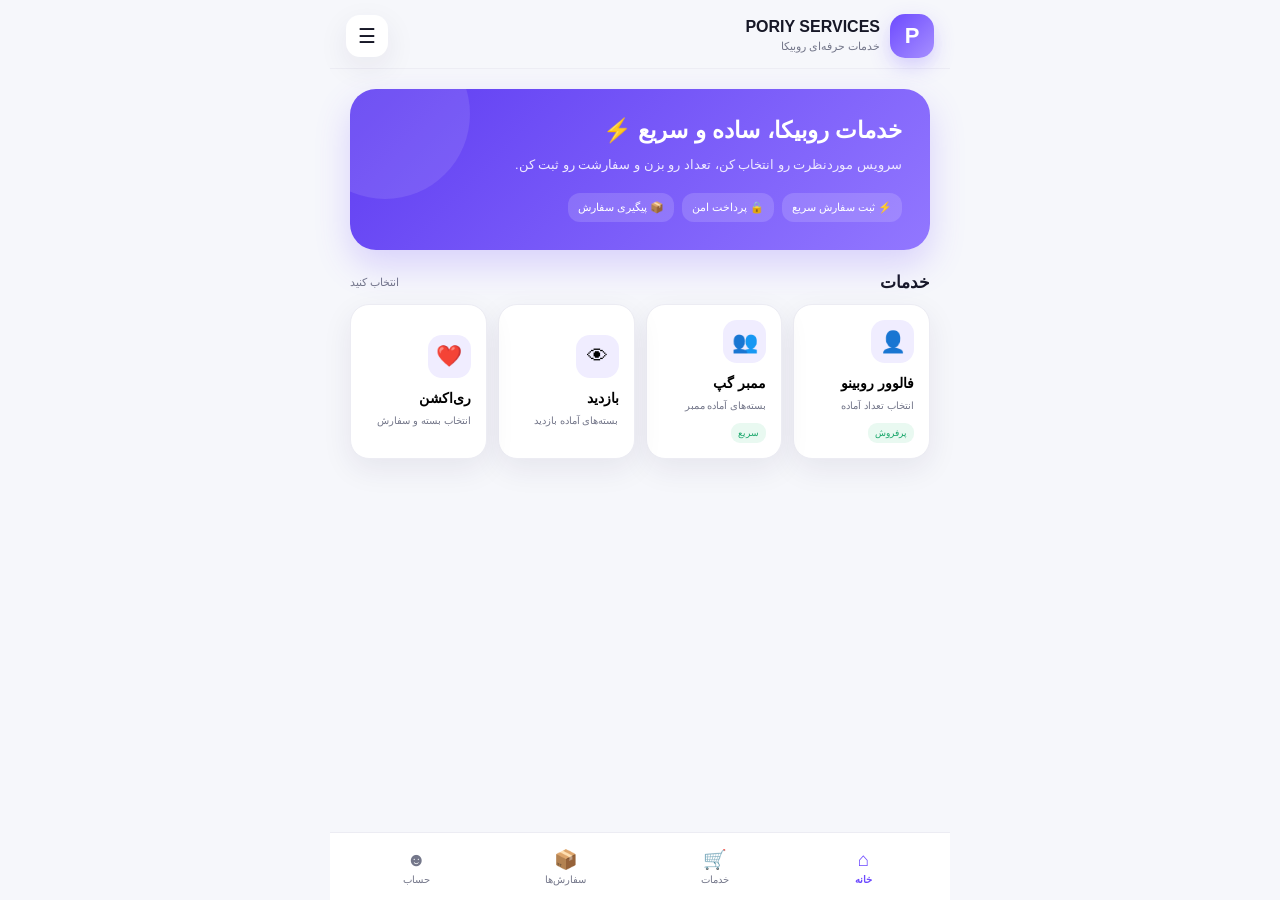
==== commit 4fee50c2: "Add files via upload" ====
--- a/index.html
+++ b/index.html
@@ -1,111 +1,162 @@
 <!doctype html>
 <html lang="fa" dir="rtl">
 <head>
-<meta charset="utf-8"><meta name="viewport" content="width=device-width,initial-scale=1">
-<title>پنل روبیکا</title>
+<meta charset="utf-8">
+<meta name="viewport" content="width=device-width,initial-scale=1,viewport-fit=cover">
+<meta name="theme-color" content="#6d4aff">
+<title>PORIY SERVICES | خدمات روبیکا</title>
 <style>
-body{margin:0;font-family:Tahoma,Arial;background:#080b14;color:#f7f8ff}*{box-sizing:border-box}
-.app{min-height:100vh;background:radial-gradient(circle at 80% 0,#18264a 0,#080b14 45%)}
-.nav{max-width:1150px;margin:auto;padding:20px;display:flex;justify-content:space-between;align-items:center}
-.logo{font-weight:900;font-size:22px}.btn{border:0;border-radius:14px;padding:12px 18px;background:#6d5dfc;color:white;font-weight:800;cursor:pointer}
-.hero{max-width:1150px;margin:35px auto;padding:25px 20px 55px;text-align:center}.badge{display:inline-block;padding:8px 14px;border:1px solid #33416b;border-radius:99px;color:#aebdff;background:#101832}
-.hero h1{font-size:clamp(34px,6vw,72px);margin:22px 0 12px;line-height:1.12}.hero h1 span{color:#8c7cff}.hero p{color:#aeb5c9;font-size:18px}
-.actions{display:flex;gap:12px;justify-content:center;flex-wrap:wrap;margin-top:25px}.section{max-width:1150px;margin:auto;padding:25px 20px}
-.title{display:flex;justify-content:space-between;align-items:end;margin-bottom:18px}.muted{color:#8f98ad}
-.grid{display:grid;grid-template-columns:repeat(auto-fit,minmax(220px,1fr));gap:16px}.card{background:#101522;border:1px solid #202a40;border-radius:22px;padding:22px;box-shadow:0 15px 45px #0004}
-.icon{font-size:30px}.card h3{margin:12px 0 7px}.price{font-size:20px;font-weight:900;margin:15px 0}.small{font-size:13px;color:#929bb0}
-.modal{display:none;position:fixed;inset:0;background:#0009;z-index:4;padding:20px}.modalbox{max-width:480px;margin:8vh auto;background:#101522;border:1px solid #29334b;border-radius:24px;padding:24px}
-input{width:100%;padding:14px;margin:8px 0;background:#080c15;border:1px solid #303a51;border-radius:12px;color:white}
-.notice{padding:12px;border-radius:12px;background:#151c2b;margin:10px 0}.ok{color:#73e1bb}.err{color:#ff8181}
-@media(max-width:650px){.hero{padding-top:10px}}
+:root{
+ --bg:#f6f7fb;--card:#fff;--text:#171827;--muted:#74778a;--line:#ececf3;
+ --primary:#6d4aff;--primary2:#8d72ff;--soft:#f0edff;--green:#18a66a;
+ --shadow:0 10px 30px rgba(34,29,77,.08);--radius:20px
+}
+*{box-sizing:border-box}body{margin:0;background:var(--bg);color:var(--text);font-family:Tahoma,Arial,sans-serif}
+button,input{font:inherit}button{cursor:pointer;border:0}
+.app{max-width:620px;margin:auto;min-height:100vh;padding-bottom:92px}
+header{position:sticky;top:0;z-index:20;background:rgba(246,247,251,.92);backdrop-filter:blur(14px);padding:14px 16px 10px;border-bottom:1px solid rgba(236,236,243,.8)}
+.top{display:flex;align-items:center;justify-content:space-between;gap:10px}.brand{display:flex;align-items:center;gap:10px}
+.logo{width:44px;height:44px;border-radius:15px;background:linear-gradient(135deg,var(--primary),#a68fff);display:grid;place-items:center;color:#fff;font-size:22px;font-weight:900;box-shadow:0 8px 20px rgba(109,74,255,.25)}
+.brand b{display:block;font-size:16px}.brand small{color:var(--muted);font-size:11px}
+.iconbtn{width:42px;height:42px;border-radius:14px;background:#fff;color:var(--text);box-shadow:var(--shadow);font-size:20px}
+main{padding:16px}.hero{background:linear-gradient(135deg,#5f3df2,#9277ff);color:#fff;border-radius:26px;padding:22px;box-shadow:0 15px 35px rgba(109,74,255,.22);position:relative;overflow:hidden}
+.hero:after{content:"";position:absolute;width:170px;height:170px;border-radius:50%;background:rgba(255,255,255,.1);left:-50px;top:-60px}
+.hero h1{font-size:23px;margin:0 0 9px}.hero p{margin:0 0 17px;color:#eee9ff;line-height:1.8;font-size:13px}
+.hero .trust{display:flex;gap:8px;flex-wrap:wrap}.pill{background:rgba(255,255,255,.15);padding:8px 10px;border-radius:12px;font-size:11px}
+.section{margin-top:22px}.sectionhead{display:flex;align-items:center;justify-content:space-between;margin-bottom:11px}.sectionhead h2{font-size:17px;margin:0}.sectionhead span{font-size:11px;color:var(--muted)}
+.grid{display:grid;grid-template-columns:1fr 1fr;gap:11px}.service{background:var(--card);border:1px solid var(--line);border-radius:19px;padding:15px;box-shadow:var(--shadow);text-align:right;transition:.15s}.service:active{transform:scale(.98)}
+.service .ico{width:43px;height:43px;border-radius:14px;background:var(--soft);display:grid;place-items:center;font-size:21px;margin-bottom:11px}.service b{font-size:14px}.service p{margin:6px 0 0;color:var(--muted);font-size:10px;line-height:1.6}
+.badge{display:inline-block;background:#e9f9f1;color:var(--green);padding:5px 7px;border-radius:9px;font-size:9px;margin-top:9px}
+.box{background:#fff;border:1px solid var(--line);border-radius:20px;padding:15px;box-shadow:var(--shadow)}
+.options{display:grid;grid-template-columns:repeat(3,1fr);gap:9px}.option{background:#fafaff;border:1px solid var(--line);border-radius:14px;padding:11px 6px;text-align:center}.option.active{border-color:var(--primary);background:var(--soft);color:var(--primary);font-weight:700}.option small{display:block;color:var(--muted);font-size:9px;margin-top:4px}.option.active small{color:var(--primary)}
+label{display:block;font-size:11px;color:var(--muted);margin:14px 0 7px}input{width:100%;border:1px solid var(--line);background:#fafaff;border-radius:14px;padding:13px;outline:none}input:focus{border-color:var(--primary)}
+.price{display:flex;justify-content:space-between;align-items:center;background:#f8f7ff;border-radius:15px;padding:13px;margin-top:13px}.price span{color:var(--muted);font-size:11px}.price b{font-size:18px;color:var(--primary)}
+.primary{width:100%;background:linear-gradient(135deg,var(--primary),var(--primary2));color:#fff;border-radius:15px;padding:14px;margin-top:11px;font-weight:700;box-shadow:0 9px 20px rgba(109,74,255,.2)}
+.secondary{width:100%;background:#f2f1f8;color:var(--text);border-radius:15px;padding:13px;margin-top:9px;font-weight:700}
+.orders-empty{text-align:center;color:var(--muted);padding:24px 8px;font-size:12px}.order{border:1px solid var(--line);border-radius:15px;padding:13px;margin-bottom:9px}.order strong{font-size:12px}.order small{display:block;color:var(--muted);margin-top:5px}
+.bottom{position:fixed;bottom:0;left:50%;transform:translateX(-50%);width:min(620px,100%);padding:9px 12px calc(9px + env(safe-area-inset-bottom));background:rgba(255,255,255,.94);backdrop-filter:blur(15px);border-top:1px solid var(--line);display:grid;grid-template-columns:repeat(4,1fr);z-index:30}.nav{background:transparent;color:var(--muted);padding:6px 2px;font-size:10px}.nav span{display:block;font-size:19px;margin-bottom:3px}.nav.active{color:var(--primary);font-weight:700}
+.page{display:none}.page.active{display:block}.toast{position:fixed;bottom:92px;left:50%;transform:translateX(-50%);background:#181824;color:#fff;padding:11px 15px;border-radius:13px;font-size:11px;display:none;z-index:50;max-width:90%;text-align:center}
+.drawer{position:fixed;inset:0;background:rgba(0,0,0,.35);z-index:60;display:none}.drawer.open{display:block}.drawerbox{position:absolute;right:0;top:0;height:100%;width:min(320px,88%);background:#fff;padding:20px;box-shadow:-10px 0 30px rgba(0,0,0,.15)}.drawerhead{display:flex;justify-content:space-between;align-items:center}.menuitem{width:100%;text-align:right;background:#f8f8fb;padding:13px;border-radius:14px;margin-top:9px;color:var(--text)}
+@media(min-width:560px){main{padding:20px}.hero{padding:28px}.grid{grid-template-columns:repeat(4,1fr)}.options{grid-template-columns:repeat(5,1fr)}}
 </style>
 </head>
 <body>
-<main class="app">
-<nav class="nav"><div class="logo">🚀 RIBIKA PANEL</div></nav>
-<section class="hero">
-<span class="badge">⚡ ثبت سفارش • پرداخت کارت‌به‌کارت خودکار</span>
-<h1>پنل <span>خدمات روبیکا</span></h1>
-<p>انتخاب خدمت، ثبت سفارش و پرداخت از یک مسیر ساده</p>
-<div class="actions"><button class="btn" onclick="scrollToServices()">🛍 مشاهده خدمات</button></div>
+<div class="app">
+<header>
+ <div class="top">
+  <div class="brand"><div class="logo">P</div><div><b>PORIY SERVICES</b><small>خدمات حرفه‌ای روبیکا</small></div></div>
+  <button class="iconbtn" onclick="openDrawer()">☰</button>
+ </div>
+</header>
+
+<main>
+<section id="home" class="page active">
+ <div class="hero">
+  <h1>خدمات روبیکا، ساده و سریع ⚡</h1>
+  <p>سرویس موردنظرت رو انتخاب کن، تعداد رو بزن و سفارشت رو ثبت کن.</p>
+  <div class="trust"><span class="pill">⚡ ثبت سفارش سریع</span><span class="pill">🔒 پرداخت امن</span><span class="pill">📦 پیگیری سفارش</span></div>
+ </div>
+
+ <div class="section"><div class="sectionhead"><h2>خدمات</h2><span>انتخاب کنید</span></div>
+  <div class="grid">
+   <button class="service" onclick="selectService('followers')"><div class="ico">👤</div><b>فالوور روبینو</b><p>انتخاب تعداد آماده</p><span class="badge">پرفروش</span></button>
+   <button class="service" onclick="selectService('members')"><div class="ico">👥</div><b>ممبر گپ</b><p>بسته‌های آماده ممبر</p><span class="badge">سریع</span></button>
+   <button class="service" onclick="selectService('views')"><div class="ico">👁</div><b>بازدید</b><p>بسته‌های آماده بازدید</p></button>
+   <button class="service" onclick="selectService('reactions')"><div class="ico">❤️</div><b>ری‌اکشن</b><p>انتخاب بسته و سفارش</p></button>
+  </div>
+ </div>
 </section>
 
-<section class="section" id="services">
-<div class="title"><div><h2>خدمات روبیکا</h2><div class="muted">قیمت‌ها را در کد محصول تنظیم کن</div></div></div>
-<div class="grid">
-<div class="card"><div class="icon">👥</div><h3>فالور روبیکا</h3>
-<div class="small">از ۱۰K تا ۳۳۰K — هرچه تعداد بیشتر، قیمت هر K کمتر</div>
-<div class="price" id="followerPrice">۴۰,۰۰۰ تومان</div>
-<input id="followerQty" type="number" min="10000" max="330000" step="10000" value="10000" oninput="updateFollowerPrice()" placeholder="تعداد فالور">
-<div class="small" id="followerUnit">قیمت هر K: ۴,۰۰۰ تومان</div>
-<button class="btn" style="margin-top:10px" onclick="buyFollower()">خرید خدمت</button></div>
-<div class="card"><div class="icon">👥</div><h3>ممبر کانال</h3><div class="small">ثبت سفارش ممبر</div><div class="price">از ۲۰,۰۰۰ تومان</div><button class="btn" onclick="buy('member')">خرید خدمت</button></div>
-<div class="card"><div class="icon">👁️</div><h3>سین / ویو</h3><div class="small">ثبت سفارش بازدید</div><div class="price">از ۱۰,۰۰۰ تومان</div><button class="btn" onclick="buy('view')">خرید خدمت</button></div>
-</div>
+<section id="services" class="page">
+ <div class="sectionhead"><h2>انتخاب سرویس</h2><span>مرحله ۱</span></div>
+ <div class="box">
+  <b id="serviceTitle">فالوور روبینو</b>
+  <div class="section" style="margin-top:15px"><div class="options" id="options"></div></div>
+  <label>لینک / آیدی مقصد</label>
+  <input id="target" placeholder="لینک یا آیدی مقصد را وارد کنید">
+  <div class="price"><span>مبلغ سفارش</span><b id="price">—</b></div>
+  <button class="primary" onclick="addOrder()">افزودن به سفارش</button>
+ </div>
 </section>
 
-<section class="section"><div class="card">
-<h2>💳 پرداخت</h2>
-<p class="muted">پس از ثبت سفارش، لینک پرداخت واریزا نمایش داده می‌شود. تأیید پرداخت از طریق وب‌هوک انجام می‌شود.</p>
-</div></section>
+<section id="orders" class="page">
+ <div class="sectionhead"><h2>سفارش‌های من</h2><span>پیگیری</span></div>
+ <div class="box" id="ordersBox"><div class="orders-empty">هنوز سفارشی ثبت نکرده‌اید.</div></div>
+</section>
+
+<section id="account" class="page">
+ <div class="sectionhead"><h2>حساب و پشتیبانی</h2></div>
+ <div class="box">
+  <button class="menuitem" onclick="showToast('برای پیگیری، کد سفارش را در بخش سفارش‌ها وارد کنید.')">📦 پیگیری سفارش</button>
+  <button class="menuitem" onclick="showToast('پشتیبانی را از طریق آیدی اعلام‌شده در سایت انجام دهید.')">💬 پشتیبانی</button>
+  <button class="menuitem" onclick="showToast('قوانین سفارش و پرداخت در حال آماده‌سازی است.')">📄 قوانین</button>
+  <button class="menuitem" onclick="showToast('پرداخت پس از اتصال Variza فعال می‌شود.')">💳 روش پرداخت</button>
+ </div>
+</section>
 </main>
 
-<div class="modal" id="modal"><div class="modalbox">
-<button class="btn" style="float:left;background:#252d40" onclick="closeModal()">✕</button>
-<h2>ثبت سفارش</h2>
-<div class="notice">خدمت: <b id="service"></b></div>
-<input id="target" placeholder="@username یا لینک هدف">
-<input id="qty" type="number" min="1" placeholder="تعداد موردنظر">
-<input id="phone" placeholder="شماره موبایل">
-<button class="btn" style="width:100%;margin-top:10px" onclick="createOrder()">ادامه و پرداخت</button>
-<div id="msg"></div>
+<nav class="bottom">
+ <button class="nav active" data-page="home" onclick="go('home',this)"><span>⌂</span>خانه</button>
+ <button class="nav" data-page="services" onclick="go('services',this)"><span>🛒</span>خدمات</button>
+ <button class="nav" data-page="orders" onclick="go('orders',this)"><span>📦</span>سفارش‌ها</button>
+ <button class="nav" data-page="account" onclick="go('account',this)"><span>☻</span>حساب</button>
+</nav>
+</div>
+
+<div class="drawer" id="drawer" onclick="if(event.target===this)closeDrawer()"><div class="drawerbox">
+ <div class="drawerhead"><b>منوی سایت</b><button class="iconbtn" onclick="closeDrawer()">×</button></div>
+ <button class="menuitem" onclick="go('home');closeDrawer()">🏠 صفحه اصلی</button>
+ <button class="menuitem" onclick="go('services');closeDrawer()">🛒 همه خدمات</button>
+ <button class="menuitem" onclick="go('orders');closeDrawer()">📦 پیگیری سفارش‌ها</button>
+ <button class="menuitem" onclick="go('account');closeDrawer()">💬 پشتیبانی</button>
+ <button class="menuitem" onclick="showToast('قوانین سفارش در حال آماده‌سازی است.');closeDrawer()">📄 قوانین و سوالات متداول</button>
 </div></div>
+<div class="toast" id="toast"></div>
 
 <script>
-const API = "https://poriy-rubika.onrender.com";
-let selected = "";
-const names = {follower:"فالور روبیکا",member:"ممبر کانال",view:"سین / ویو"};
-const followerTiers = [[10000,40000],[20000,75000],[30000,105000],[50000,160000],[100000,260000],[150000,320000],[200000,350000],[250000,375000],[300000,390000],[330000,400000]];
-function toman(n){return new Intl.NumberFormat("fa-IR").format(n)+" تومان"}
-function followerQuote(q){
- q=Math.max(10000,Math.min(330000,Math.floor(q/10000)*10000));
- for(let i=0;i<followerTiers.length;i++){
-   if(q===followerTiers[i][0]) return followerTiers[i][1];
-   if(q<followerTiers[i][0]){
-     const [q1,p1]=followerTiers[i-1]||followerTiers[0];
-     const [q2,p2]=followerTiers[i];
-     return Math.round(p1+(p2-p1)*(q-q1)/(q2-q1));
-   }
- }
- return 400000;
+const API="https://poriy-rubika.onrender.com";
+const prices={
+ followers:{title:"فالوور روبینو",vals:[10000,20000,30000,50000,100000,150000,200000,250000,300000,330000],
+ prices:[40000,75000,105000,160000,260000,320000,350000,375000,390000,400000]},
+ members:{title:"ممبر گپ",vals:[1000,5000,10000,20000,50000],prices:[0,0,0,0,0]},
+ views:{title:"بازدید",vals:[1000,5000,10000,20000,50000],prices:[0,0,0,0,0]},
+ reactions:{title:"ری‌اکشن",vals:[1000,5000,10000,20000,50000],prices:[0,0,0,0,0]}
+};
+let current="followers",selected=0;
+function go(id,btn){
+ document.querySelectorAll('.page').forEach(x=>x.classList.remove('active'));document.getElementById(id).classList.add('active');
+ document.querySelectorAll('.nav').forEach(x=>x.classList.remove('active'));
+ const b=btn||document.querySelector('.nav[data-page="'+id+'"]');if(b)b.classList.add('active');window.scrollTo(0,0);
 }
-function updateFollowerPrice(){
- const el=document.getElementById("followerQty"); if(!el)return;
- let q=Number(el.value)||10000; q=Math.max(10000,Math.min(330000,Math.round(q/10000)*10000));
- el.value=q;
- const p=followerQuote(q);
- document.getElementById("followerPrice").textContent=toman(p);
- document.getElementById("followerUnit").textContent="قیمت هر K: "+toman(Math.round(p/(q/1000)));
+function selectService(s){current=s;selected=0;renderOptions();go('services')}
+function renderOptions(){
+ const d=prices[current];document.getElementById('serviceTitle').textContent=d.title;
+ document.getElementById('options').innerHTML=d.vals.map((v,i)=>`<button class="option ${i===selected?'active':''}" onclick="pick(${i})">${fmt(v)}<small>${d.prices[i]?money(d.prices[i]):'قیمت بزودی'}</small></button>`).join('');
+ updatePrice();
 }
-function buyFollower(){
- const q=Number(document.getElementById("followerQty").value)||10000;
- buy("follower", q);
+function pick(i){selected=i;renderOptions()}
+function updatePrice(){const p=prices[current].prices[selected];document.getElementById('price').textContent=p?money(p):'بزودی'}
+function fmt(n){return n>=1000?(n/1000)+'K':n}
+function money(n){return new Intl.NumberFormat('fa-IR').format(n)+' تومان'}
+async function addOrder(){
+ const d=prices[current],qty=d.vals[selected],target=document.getElementById('target').value.trim(),amount=d.prices[selected];
+ if(!target)return showToast('لطفاً لینک یا آیدی مقصد را وارد کنید.');
+ if(!amount)return showToast('قیمت این سرویس هنوز تنظیم نشده است.');
+ try{
+  const r=await fetch(API+'/api/orders',{method:'POST',headers:{'Content-Type':'application/json'},body:JSON.stringify({service:current,target,quantity:qty})});
+  const data=await r.json();if(!r.ok)throw new Error(data.detail||'خطا در ثبت سفارش');
+  const orders=JSON.parse(localStorage.getItem('poriy_orders')||'[]');orders.unshift(data);localStorage.setItem('poriy_orders',JSON.stringify(orders));renderOrders();
+  if(data.pay_url)location.href=data.pay_url;else showToast('سفارش ثبت شد، اما لینک پرداخت دریافت نشد.');
+ }catch(e){showToast(e.message)}
 }
-
-function buy(s,q){selected=s;document.getElementById("service").textContent=names[s];if(q)document.getElementById("qty").value=q;document.getElementById("modal").style.display="block"}
-function closeModal(){document.getElementById('modal').style.display='none'}
-function scrollToServices(){document.getElementById('services').scrollIntoView({behavior:'smooth'})}
-async function createOrder(){
- const msg=document.getElementById('msg'); msg.innerHTML="در حال ساخت سفارش...";
- const qty=Number(document.getElementById('qty').value), target=document.getElementById('target').value.trim(), phone=document.getElementById('phone').value.trim();
- if(!qty||!target){msg.innerHTML='<p class="err">هدف و تعداد را وارد کنید.</p>';return}
- try{
-  const r=await fetch(API+"/api/orders",{method:"POST",headers:{"Content-Type":"application/json"},body:JSON.stringify({service:selected,target,quantity:qty,phone})});
-  const d=await r.json(); if(!r.ok) throw new Error(d.detail||"خطا");
-  msg.innerHTML='<p class="ok">سفارش ساخته شد. در حال انتقال به پرداخت...</p>';
-  location.href=d.pay_url;
- }catch(e){msg.innerHTML='<p class="err">'+e.message+'</p>'}
+function renderOrders(){
+ const a=JSON.parse(localStorage.getItem('poriy_orders')||'[]'),box=document.getElementById('ordersBox');
+ if(!a.length){box.innerHTML='<div class="orders-empty">هنوز سفارشی ثبت نکرده‌اید.</div>';return}
+ box.innerHTML=a.map(o=>`<div class="order"><strong>سفارش #${o.order_id||o.id||'—'}</strong><small>وضعیت: ${o.status||'در انتظار پرداخت'}</small><small>مبلغ: ${o.amount?money(o.amount):'—'}</small></div>`).join('');
 }
-updateFollowerPrice(); window.onclick=e=>{if(e.target===document.getElementById("modal"))closeModal()}
+function showToast(t){const x=document.getElementById('toast');x.textContent=t;x.style.display='block';clearTimeout(window.tt);window.tt=setTimeout(()=>x.style.display='none',3000)}
+function openDrawer(){document.getElementById('drawer').classList.add('open')}function closeDrawer(){document.getElementById('drawer').classList.remove('open')}
+renderOptions();renderOrders();
 </script>
-</body></html>+</body>
+</html>
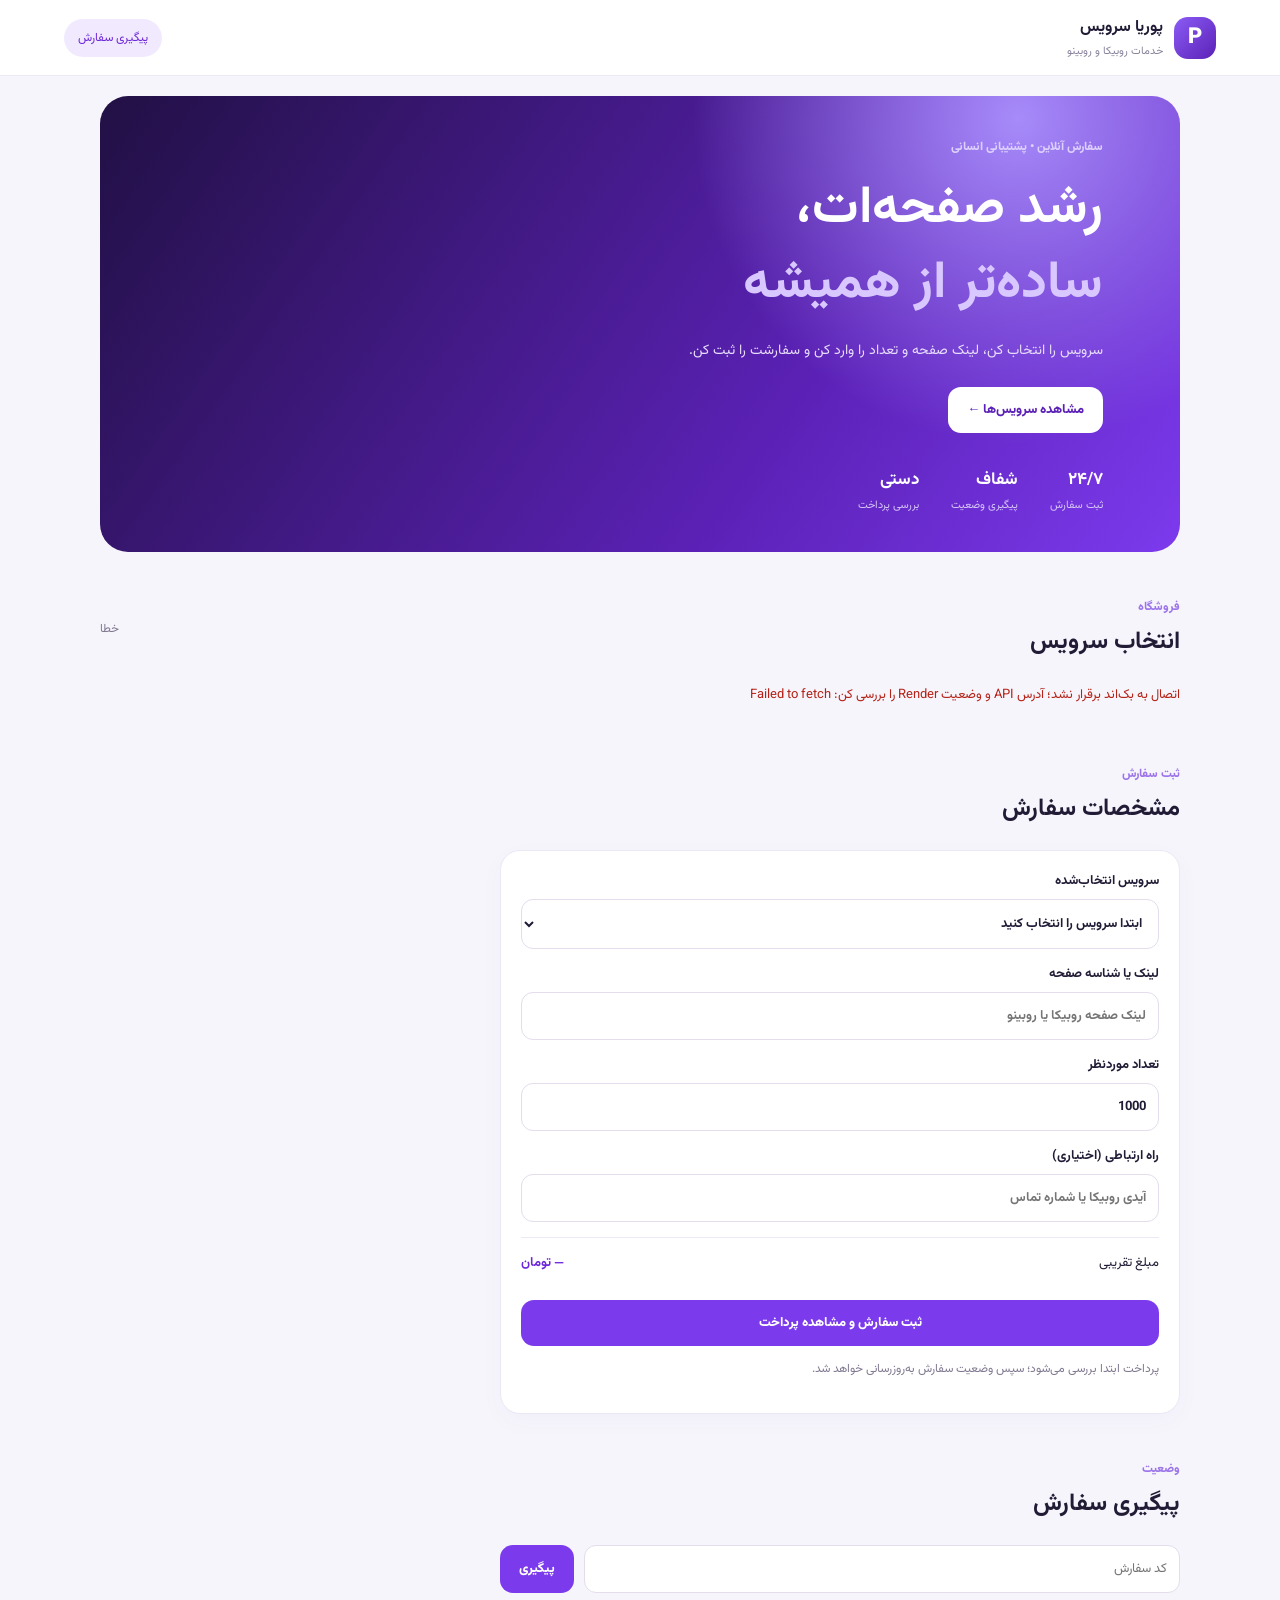
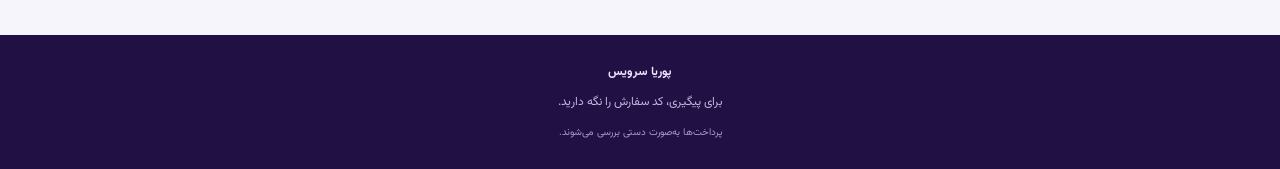
==== commit cbdf5fb3: "Add files via upload" ====
--- a/index.html
+++ b/index.html
@@ -1,162 +1,7 @@
 <!doctype html>
-<html lang="fa" dir="rtl">
-<head>
-<meta charset="utf-8">
-<meta name="viewport" content="width=device-width,initial-scale=1,viewport-fit=cover">
-<meta name="theme-color" content="#6d4aff">
-<title>PORIY SERVICES | خدمات روبیکا</title>
-<style>
-:root{
- --bg:#f6f7fb;--card:#fff;--text:#171827;--muted:#74778a;--line:#ececf3;
- --primary:#6d4aff;--primary2:#8d72ff;--soft:#f0edff;--green:#18a66a;
- --shadow:0 10px 30px rgba(34,29,77,.08);--radius:20px
-}
-*{box-sizing:border-box}body{margin:0;background:var(--bg);color:var(--text);font-family:Tahoma,Arial,sans-serif}
-button,input{font:inherit}button{cursor:pointer;border:0}
-.app{max-width:620px;margin:auto;min-height:100vh;padding-bottom:92px}
-header{position:sticky;top:0;z-index:20;background:rgba(246,247,251,.92);backdrop-filter:blur(14px);padding:14px 16px 10px;border-bottom:1px solid rgba(236,236,243,.8)}
-.top{display:flex;align-items:center;justify-content:space-between;gap:10px}.brand{display:flex;align-items:center;gap:10px}
-.logo{width:44px;height:44px;border-radius:15px;background:linear-gradient(135deg,var(--primary),#a68fff);display:grid;place-items:center;color:#fff;font-size:22px;font-weight:900;box-shadow:0 8px 20px rgba(109,74,255,.25)}
-.brand b{display:block;font-size:16px}.brand small{color:var(--muted);font-size:11px}
-.iconbtn{width:42px;height:42px;border-radius:14px;background:#fff;color:var(--text);box-shadow:var(--shadow);font-size:20px}
-main{padding:16px}.hero{background:linear-gradient(135deg,#5f3df2,#9277ff);color:#fff;border-radius:26px;padding:22px;box-shadow:0 15px 35px rgba(109,74,255,.22);position:relative;overflow:hidden}
-.hero:after{content:"";position:absolute;width:170px;height:170px;border-radius:50%;background:rgba(255,255,255,.1);left:-50px;top:-60px}
-.hero h1{font-size:23px;margin:0 0 9px}.hero p{margin:0 0 17px;color:#eee9ff;line-height:1.8;font-size:13px}
-.hero .trust{display:flex;gap:8px;flex-wrap:wrap}.pill{background:rgba(255,255,255,.15);padding:8px 10px;border-radius:12px;font-size:11px}
-.section{margin-top:22px}.sectionhead{display:flex;align-items:center;justify-content:space-between;margin-bottom:11px}.sectionhead h2{font-size:17px;margin:0}.sectionhead span{font-size:11px;color:var(--muted)}
-.grid{display:grid;grid-template-columns:1fr 1fr;gap:11px}.service{background:var(--card);border:1px solid var(--line);border-radius:19px;padding:15px;box-shadow:var(--shadow);text-align:right;transition:.15s}.service:active{transform:scale(.98)}
-.service .ico{width:43px;height:43px;border-radius:14px;background:var(--soft);display:grid;place-items:center;font-size:21px;margin-bottom:11px}.service b{font-size:14px}.service p{margin:6px 0 0;color:var(--muted);font-size:10px;line-height:1.6}
-.badge{display:inline-block;background:#e9f9f1;color:var(--green);padding:5px 7px;border-radius:9px;font-size:9px;margin-top:9px}
-.box{background:#fff;border:1px solid var(--line);border-radius:20px;padding:15px;box-shadow:var(--shadow)}
-.options{display:grid;grid-template-columns:repeat(3,1fr);gap:9px}.option{background:#fafaff;border:1px solid var(--line);border-radius:14px;padding:11px 6px;text-align:center}.option.active{border-color:var(--primary);background:var(--soft);color:var(--primary);font-weight:700}.option small{display:block;color:var(--muted);font-size:9px;margin-top:4px}.option.active small{color:var(--primary)}
-label{display:block;font-size:11px;color:var(--muted);margin:14px 0 7px}input{width:100%;border:1px solid var(--line);background:#fafaff;border-radius:14px;padding:13px;outline:none}input:focus{border-color:var(--primary)}
-.price{display:flex;justify-content:space-between;align-items:center;background:#f8f7ff;border-radius:15px;padding:13px;margin-top:13px}.price span{color:var(--muted);font-size:11px}.price b{font-size:18px;color:var(--primary)}
-.primary{width:100%;background:linear-gradient(135deg,var(--primary),var(--primary2));color:#fff;border-radius:15px;padding:14px;margin-top:11px;font-weight:700;box-shadow:0 9px 20px rgba(109,74,255,.2)}
-.secondary{width:100%;background:#f2f1f8;color:var(--text);border-radius:15px;padding:13px;margin-top:9px;font-weight:700}
-.orders-empty{text-align:center;color:var(--muted);padding:24px 8px;font-size:12px}.order{border:1px solid var(--line);border-radius:15px;padding:13px;margin-bottom:9px}.order strong{font-size:12px}.order small{display:block;color:var(--muted);margin-top:5px}
-.bottom{position:fixed;bottom:0;left:50%;transform:translateX(-50%);width:min(620px,100%);padding:9px 12px calc(9px + env(safe-area-inset-bottom));background:rgba(255,255,255,.94);backdrop-filter:blur(15px);border-top:1px solid var(--line);display:grid;grid-template-columns:repeat(4,1fr);z-index:30}.nav{background:transparent;color:var(--muted);padding:6px 2px;font-size:10px}.nav span{display:block;font-size:19px;margin-bottom:3px}.nav.active{color:var(--primary);font-weight:700}
-.page{display:none}.page.active{display:block}.toast{position:fixed;bottom:92px;left:50%;transform:translateX(-50%);background:#181824;color:#fff;padding:11px 15px;border-radius:13px;font-size:11px;display:none;z-index:50;max-width:90%;text-align:center}
-.drawer{position:fixed;inset:0;background:rgba(0,0,0,.35);z-index:60;display:none}.drawer.open{display:block}.drawerbox{position:absolute;right:0;top:0;height:100%;width:min(320px,88%);background:#fff;padding:20px;box-shadow:-10px 0 30px rgba(0,0,0,.15)}.drawerhead{display:flex;justify-content:space-between;align-items:center}.menuitem{width:100%;text-align:right;background:#f8f8fb;padding:13px;border-radius:14px;margin-top:9px;color:var(--text)}
-@media(min-width:560px){main{padding:20px}.hero{padding:28px}.grid{grid-template-columns:repeat(4,1fr)}.options{grid-template-columns:repeat(5,1fr)}}
-</style>
-</head>
-<body>
-<div class="app">
-<header>
- <div class="top">
-  <div class="brand"><div class="logo">P</div><div><b>PORIY SERVICES</b><small>خدمات حرفه‌ای روبیکا</small></div></div>
-  <button class="iconbtn" onclick="openDrawer()">☰</button>
- </div>
-</header>
-
-<main>
-<section id="home" class="page active">
- <div class="hero">
-  <h1>خدمات روبیکا، ساده و سریع ⚡</h1>
-  <p>سرویس موردنظرت رو انتخاب کن، تعداد رو بزن و سفارشت رو ثبت کن.</p>
-  <div class="trust"><span class="pill">⚡ ثبت سفارش سریع</span><span class="pill">🔒 پرداخت امن</span><span class="pill">📦 پیگیری سفارش</span></div>
- </div>
-
- <div class="section"><div class="sectionhead"><h2>خدمات</h2><span>انتخاب کنید</span></div>
-  <div class="grid">
-   <button class="service" onclick="selectService('followers')"><div class="ico">👤</div><b>فالوور روبینو</b><p>انتخاب تعداد آماده</p><span class="badge">پرفروش</span></button>
-   <button class="service" onclick="selectService('members')"><div class="ico">👥</div><b>ممبر گپ</b><p>بسته‌های آماده ممبر</p><span class="badge">سریع</span></button>
-   <button class="service" onclick="selectService('views')"><div class="ico">👁</div><b>بازدید</b><p>بسته‌های آماده بازدید</p></button>
-   <button class="service" onclick="selectService('reactions')"><div class="ico">❤️</div><b>ری‌اکشن</b><p>انتخاب بسته و سفارش</p></button>
-  </div>
- </div>
-</section>
-
-<section id="services" class="page">
- <div class="sectionhead"><h2>انتخاب سرویس</h2><span>مرحله ۱</span></div>
- <div class="box">
-  <b id="serviceTitle">فالوور روبینو</b>
-  <div class="section" style="margin-top:15px"><div class="options" id="options"></div></div>
-  <label>لینک / آیدی مقصد</label>
-  <input id="target" placeholder="لینک یا آیدی مقصد را وارد کنید">
-  <div class="price"><span>مبلغ سفارش</span><b id="price">—</b></div>
-  <button class="primary" onclick="addOrder()">افزودن به سفارش</button>
- </div>
-</section>
-
-<section id="orders" class="page">
- <div class="sectionhead"><h2>سفارش‌های من</h2><span>پیگیری</span></div>
- <div class="box" id="ordersBox"><div class="orders-empty">هنوز سفارشی ثبت نکرده‌اید.</div></div>
-</section>
-
-<section id="account" class="page">
- <div class="sectionhead"><h2>حساب و پشتیبانی</h2></div>
- <div class="box">
-  <button class="menuitem" onclick="showToast('برای پیگیری، کد سفارش را در بخش سفارش‌ها وارد کنید.')">📦 پیگیری سفارش</button>
-  <button class="menuitem" onclick="showToast('پشتیبانی را از طریق آیدی اعلام‌شده در سایت انجام دهید.')">💬 پشتیبانی</button>
-  <button class="menuitem" onclick="showToast('قوانین سفارش و پرداخت در حال آماده‌سازی است.')">📄 قوانین</button>
-  <button class="menuitem" onclick="showToast('پرداخت پس از اتصال Variza فعال می‌شود.')">💳 روش پرداخت</button>
- </div>
-</section>
-</main>
-
-<nav class="bottom">
- <button class="nav active" data-page="home" onclick="go('home',this)"><span>⌂</span>خانه</button>
- <button class="nav" data-page="services" onclick="go('services',this)"><span>🛒</span>خدمات</button>
- <button class="nav" data-page="orders" onclick="go('orders',this)"><span>📦</span>سفارش‌ها</button>
- <button class="nav" data-page="account" onclick="go('account',this)"><span>☻</span>حساب</button>
-</nav>
-</div>
-
-<div class="drawer" id="drawer" onclick="if(event.target===this)closeDrawer()"><div class="drawerbox">
- <div class="drawerhead"><b>منوی سایت</b><button class="iconbtn" onclick="closeDrawer()">×</button></div>
- <button class="menuitem" onclick="go('home');closeDrawer()">🏠 صفحه اصلی</button>
- <button class="menuitem" onclick="go('services');closeDrawer()">🛒 همه خدمات</button>
- <button class="menuitem" onclick="go('orders');closeDrawer()">📦 پیگیری سفارش‌ها</button>
- <button class="menuitem" onclick="go('account');closeDrawer()">💬 پشتیبانی</button>
- <button class="menuitem" onclick="showToast('قوانین سفارش در حال آماده‌سازی است.');closeDrawer()">📄 قوانین و سوالات متداول</button>
-</div></div>
-<div class="toast" id="toast"></div>
-
-<script>
-const API="https://poriy-rubika.onrender.com";
-const prices={
- followers:{title:"فالوور روبینو",vals:[10000,20000,30000,50000,100000,150000,200000,250000,300000,330000],
- prices:[40000,75000,105000,160000,260000,320000,350000,375000,390000,400000]},
- members:{title:"ممبر گپ",vals:[1000,5000,10000,20000,50000],prices:[0,0,0,0,0]},
- views:{title:"بازدید",vals:[1000,5000,10000,20000,50000],prices:[0,0,0,0,0]},
- reactions:{title:"ری‌اکشن",vals:[1000,5000,10000,20000,50000],prices:[0,0,0,0,0]}
-};
-let current="followers",selected=0;
-function go(id,btn){
- document.querySelectorAll('.page').forEach(x=>x.classList.remove('active'));document.getElementById(id).classList.add('active');
- document.querySelectorAll('.nav').forEach(x=>x.classList.remove('active'));
- const b=btn||document.querySelector('.nav[data-page="'+id+'"]');if(b)b.classList.add('active');window.scrollTo(0,0);
-}
-function selectService(s){current=s;selected=0;renderOptions();go('services')}
-function renderOptions(){
- const d=prices[current];document.getElementById('serviceTitle').textContent=d.title;
- document.getElementById('options').innerHTML=d.vals.map((v,i)=>`<button class="option ${i===selected?'active':''}" onclick="pick(${i})">${fmt(v)}<small>${d.prices[i]?money(d.prices[i]):'قیمت بزودی'}</small></button>`).join('');
- updatePrice();
-}
-function pick(i){selected=i;renderOptions()}
-function updatePrice(){const p=prices[current].prices[selected];document.getElementById('price').textContent=p?money(p):'بزودی'}
-function fmt(n){return n>=1000?(n/1000)+'K':n}
-function money(n){return new Intl.NumberFormat('fa-IR').format(n)+' تومان'}
-async function addOrder(){
- const d=prices[current],qty=d.vals[selected],target=document.getElementById('target').value.trim(),amount=d.prices[selected];
- if(!target)return showToast('لطفاً لینک یا آیدی مقصد را وارد کنید.');
- if(!amount)return showToast('قیمت این سرویس هنوز تنظیم نشده است.');
- try{
-  const r=await fetch(API+'/api/orders',{method:'POST',headers:{'Content-Type':'application/json'},body:JSON.stringify({service:current,target,quantity:qty})});
-  const data=await r.json();if(!r.ok)throw new Error(data.detail||'خطا در ثبت سفارش');
-  const orders=JSON.parse(localStorage.getItem('poriy_orders')||'[]');orders.unshift(data);localStorage.setItem('poriy_orders',JSON.stringify(orders));renderOrders();
-  if(data.pay_url)location.href=data.pay_url;else showToast('سفارش ثبت شد، اما لینک پرداخت دریافت نشد.');
- }catch(e){showToast(e.message)}
-}
-function renderOrders(){
- const a=JSON.parse(localStorage.getItem('poriy_orders')||'[]'),box=document.getElementById('ordersBox');
- if(!a.length){box.innerHTML='<div class="orders-empty">هنوز سفارشی ثبت نکرده‌اید.</div>';return}
- box.innerHTML=a.map(o=>`<div class="order"><strong>سفارش #${o.order_id||o.id||'—'}</strong><small>وضعیت: ${o.status||'در انتظار پرداخت'}</small><small>مبلغ: ${o.amount?money(o.amount):'—'}</small></div>`).join('');
-}
-function showToast(t){const x=document.getElementById('toast');x.textContent=t;x.style.display='block';clearTimeout(window.tt);window.tt=setTimeout(()=>x.style.display='none',3000)}
-function openDrawer(){document.getElementById('drawer').classList.add('open')}function closeDrawer(){document.getElementById('drawer').classList.remove('open')}
-renderOptions();renderOrders();
-</script>
-</body>
-</html>+<html lang="fa" dir="rtl"><head><meta charset="utf-8"><meta name="viewport" content="width=device-width,initial-scale=1"><meta name="theme-color" content="#6d28d9"><title>پوریا سرویس | خدمات روبیکا و روبینو</title><link rel="stylesheet" href="styles.css"></head><body>
+<header class="topbar"><div class="brand"><span class="logo">P</span><div><strong>پوریا سرویس</strong><small>خدمات روبیکا و روبینو</small></div></div><a class="pill" href="#track">پیگیری سفارش</a></header>
+<main><section class="hero"><span class="eyebrow">سفارش آنلاین • پشتیبانی انسانی</span><h1>رشد صفحه‌ات،<br><em>ساده‌تر از همیشه</em></h1><p>سرویس را انتخاب کن، لینک صفحه و تعداد را وارد کن و سفارشت را ثبت کن.</p><a class="primary" href="#catalog">مشاهده سرویس‌ها ←</a><div class="hero-stats"><div><b>۲۴/۷</b><small>ثبت سفارش</small></div><div><b>شفاف</b><small>پیگیری وضعیت</small></div><div><b>دستی</b><small>بررسی پرداخت</small></div></div></section>
+<section class="section" id="catalog"><div class="section-head"><div><span class="eyebrow">فروشگاه</span><h2>انتخاب سرویس</h2></div><span class="count" id="serviceCount">در حال دریافت…</span></div><div id="notice" class="notice">در حال اتصال به فروشگاه…</div><div id="services" class="service-grid"></div></section>
+<section class="section" id="order"><div class="section-head"><div><span class="eyebrow">ثبت سفارش</span><h2>مشخصات سفارش</h2></div></div><form id="orderForm" class="panel"><label>سرویس انتخاب‌شده<select id="serviceSelect" required><option value="">ابتدا سرویس را انتخاب کنید</option></select></label><label>لینک یا شناسه صفحه<input id="target" required minlength="2" placeholder="لینک صفحه روبیکا یا روبینو"></label><label>تعداد موردنظر<input id="quantity" required type="number" min="1" value="1000"></label><label>راه ارتباطی (اختیاری)<input id="contact" placeholder="آیدی روبیکا یا شماره تماس"></label><div class="price-line"><span>مبلغ تقریبی</span><strong id="price">— تومان</strong></div><button class="primary full" type="submit">ثبت سفارش و مشاهده پرداخت</button><p class="hint">پرداخت ابتدا بررسی می‌شود؛ سپس وضعیت سفارش به‌روزرسانی خواهد شد.</p></form><div id="checkout" class="panel hidden"></div></section>
+<section class="section" id="track"><div class="section-head"><div><span class="eyebrow">وضعیت</span><h2>پیگیری سفارش</h2></div></div><form id="trackForm" class="track-form"><input id="trackCode" required placeholder="کد سفارش"><button class="primary" type="submit">پیگیری</button></form><div id="trackResult"></div></section></main><footer><strong>پوریا سرویس</strong><p>برای پیگیری، کد سفارش را نگه دارید.</p><small>پرداخت‌ها به‌صورت دستی بررسی می‌شوند.</small></footer><script src="script.js"></script></body></html>
--- a/styles.css
+++ b/styles.css
@@ -0,0 +1,2 @@
+@import url('https://fonts.googleapis.com/css2?family=Vazirmatn:wght@400;500;600;700;800;900&display=swap');
+:root{font-family:Vazirmatn,Tahoma,sans-serif;color:#211b35;background:#f7f5fc}*{box-sizing:border-box}body{margin:0}.topbar{min-height:76px;display:flex;align-items:center;justify-content:space-between;padding:12px 5%;background:#fff;border-bottom:1px solid #eee9f7}.brand{display:flex;align-items:center;gap:11px}.brand strong,.brand small{display:block}.brand small{font-size:11px;color:#89829b;margin-top:3px}.logo{width:42px;height:42px;display:grid;place-items:center;border-radius:14px;background:linear-gradient(135deg,#8b5cf6,#5b21b6);color:white;font-weight:900;font-size:22px}.pill{font-size:12px;text-decoration:none;color:#6d28d9;background:#f1eafe;border-radius:20px;padding:10px 14px}.hero{margin:20px auto 0;max-width:1080px;width:90%;padding:38px 6%;border-radius:28px;color:white;background:radial-gradient(circle at 85% 5%,#a78bfa 0,transparent 32%),linear-gradient(125deg,#211044,#5b21b6 65%,#7c3aed)}.eyebrow{font-size:12px;color:#9c76e9;font-weight:800}.hero .eyebrow{color:#ddd0ff}.hero h1{font-size:clamp(30px,6vw,52px);line-height:1.45;margin:13px 0}.hero h1 em{font-style:normal;color:#d9c8ff}.hero p{max-width:480px;line-height:2;color:#e8defc;font-size:14px}.primary{border:0;border-radius:13px;padding:13px 19px;background:#7c3aed;color:white;font:inherit;font-size:13px;font-weight:800;text-decoration:none;display:inline-flex;align-items:center;justify-content:center;gap:12px;cursor:pointer}.primary:disabled{opacity:.6}.hero .primary{background:white;color:#5b21b6;margin-top:8px}.hero-stats{display:flex;gap:32px;margin-top:34px}.hero-stats b,.hero-stats small{display:block}.hero-stats b{font-size:17px}.hero-stats small{font-size:11px;color:#d6c6f7;margin-top:4px}.section{max-width:1080px;width:90%;margin:42px auto}.section-head{display:flex;align-items:center;justify-content:space-between;margin-bottom:18px}.section h2{font-size:24px;margin:4px 0}.count,.hint{font-size:12px;color:#817990}.service-grid{display:grid;grid-template-columns:repeat(3,minmax(0,1fr));gap:14px}.service-card,.panel{background:white;border:1px solid #ece7f5;border-radius:20px;padding:20px;box-shadow:0 7px 24px #2f145008}.service-card .icon{width:44px;height:44px;border-radius:14px;background:#f1eafe;display:grid;place-items:center;font-size:22px}.service-card h3{margin:13px 0 7px;font-size:16px}.service-card p{font-size:12px;color:#817990;line-height:1.9;min-height:42px}.service-card .meta{font-size:12px;color:#5b21b6;font-weight:800;margin:13px 0}.service-card button{width:100%}.notice{font-size:13px;color:#817990;margin:12px 0;line-height:1.9}.notice.error{color:#b42318}.panel{max-width:680px}.panel label{display:block;font-size:13px;font-weight:700;margin-bottom:15px}.panel input,.panel select,.track-form input{display:block;width:100%;margin-top:8px;border:1px solid #e3ddec;border-radius:12px;padding:13px 12px;font:inherit;font-size:13px;background:white;color:#211b35;outline:none}.panel input:focus,.panel select:focus,.track-form input:focus{border-color:#8b5cf6}.price-line{display:flex;justify-content:space-between;padding:15px 0;margin-bottom:12px;border-top:1px solid #eee9f7;font-size:13px}.price-line strong{color:#6d28d9}.full{width:100%}.hint{line-height:1.9}.hidden{display:none}.card-number{font-weight:900;font-size:18px;letter-spacing:1px;direction:ltr;text-align:right}.track-form{display:flex;gap:10px;max-width:680px}.track-form input{margin:0;flex:1;min-width:0}.result-card{margin-top:14px;max-width:680px;padding:18px;background:white;border:1px solid #ece7f5;border-radius:16px;font-size:13px;line-height:2}.status{display:inline-block;padding:4px 10px;border-radius:20px;background:#f1eafe;color:#6d28d9;font-weight:700;font-size:11px}footer{text-align:center;padding:28px 15px;background:#211044;color:#eee5ff;font-size:12px}footer p{color:#c2b5df}footer small{color:#a89ac7}@media(max-width:700px){.hero{padding:30px 7%;border-radius:23px}.hero-stats{gap:22px}.service-grid{grid-template-columns:repeat(2,minmax(0,1fr));gap:10px}.service-card{padding:14px}.service-card p{min-height:62px}.section{margin:32px auto}.section h2{font-size:21px}.track-form{flex-direction:column}.track-form .primary{width:100%}}@media(max-width:390px){.service-grid{grid-template-columns:1fr}.service-card p{min-height:0}}
